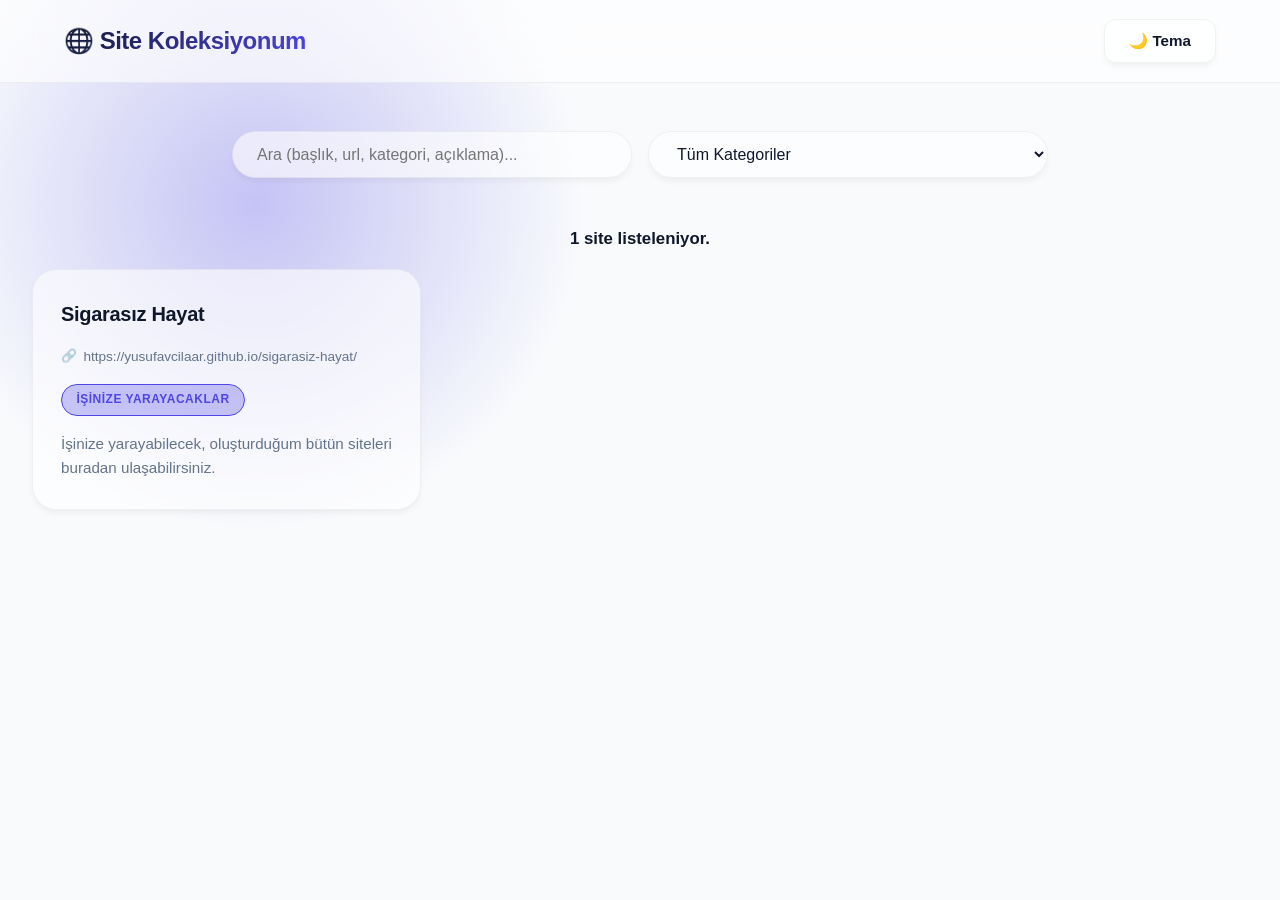
==== index.html @ c576f5ad "Update index.html" ====
<!DOCTYPE html>
<html lang="tr">
<head>
<link rel="shortcut icon" type="image/x-icon" href="favicon.ico">
<meta charset="UTF-8">
<meta name="viewport" content="width=device-width, initial-scale=1.0">
<meta name="referrer" content="strict-origin-when-cross-origin">
<meta http-equiv="Content-Security-Policy"
      content="default-src 'self';
               script-src 'self';
               style-src 'self' 'unsafe-inline';
               img-src 'self' https: data:;
               connect-src 'self';
               base-uri 'self';
               form-action 'self';">
<title>Site Koleksiyonum</title>
<link rel="stylesheet" href="style.css">
</head>
<body>
<header>
  <h1>🌐 Site Koleksiyonum</h1>
  <button id="themeToggle" class="secondary" type="button">🌙 Tema</button>
</header>
<main>
  <div class="controls">
    <input type="search" id="search" placeholder="Ara (başlık, url, kategori, açıklama)...">
    <select id="categoryFilter"><option value="">Tüm Kategoriler</option></select>
  </div>

  <p id="status" class="status"></p>
  <section id="siteList" class="grid"></section>
</main>
<script src="public.js"></script>
</body>
</html>
---- style.css ----
@import url('https://fonts.googleapis.com/css2?family=Outfit:wght@300;400;500;600;700;800&display=swap');

:root {
  --bg: #f8fafc;
  --surface: rgba(255, 255, 255, 0.6);
  --surface-hover: rgba(255, 255, 255, 0.9);
  --text-main: #0f172a;
  --text-muted: #64748b;
  --primary: #4f46e5;
  --primary-glow: rgba(79, 70, 229, 0.3);
  --border: rgba(0, 0, 0, 0.05);
  --danger: #ef4444;
  --shadow-sm: 0 4px 6px -1px rgba(0, 0, 0, 0.05);
  --shadow-lg: 0 20px 40px -5px rgba(0, 0, 0, 0.1);
}

body.dark {
  --bg: #050505;
  --surface: rgba(20, 20, 25, 0.6);
  --surface-hover: rgba(30, 30, 40, 0.9);
  --text-main: #f8fafc;
  --text-muted: #94a3b8;
  --primary: #6366f1;
  --primary-glow: rgba(99, 102, 241, 0.4);
  --border: rgba(255, 255, 255, 0.08);
  --shadow-sm: 0 4px 10px rgba(0, 0, 0, 0.5);
  --shadow-lg: 0 25px 50px -12px rgba(0, 0, 0, 0.8);
}

* { box-sizing: border-box; margin: 0; padding: 0; }

body {
  font-family: 'Outfit', sans-serif;
  background-color: var(--bg);
  color: var(--text-main);
  min-height: 100vh;
  line-height: 1.6;
  overflow-x: hidden;
  transition: background 0.5s ease, color 0.5s ease;
  position: relative;
}

/* Işık Hüzmeleri (Aurora Effect) */
body::before {
  content: '';
  position: fixed;
  top: -20%; left: -10%;
  width: 60vw; height: 60vw;
  background: radial-gradient(circle, var(--primary-glow) 0%, transparent 60%);
  z-index: -1;
  animation: pulse 10s infinite alternate;
  pointer-events: none;
}
body.dark::before {
  background: radial-gradient(circle, rgba(99, 102, 241, 0.15) 0%, transparent 60%);
}

@keyframes pulse {
  0% { transform: scale(1) translate(0, 0); opacity: 0.5; }
  100% { transform: scale(1.2) translate(10%, 10%); opacity: 1; }
}

/* Header */
header {
  display: flex;
  justify-content: space-between;
  align-items: center;
  padding: 1.2rem 4rem;
  background: var(--surface);
  backdrop-filter: blur(24px);
  -webkit-backdrop-filter: blur(24px);
  border-bottom: 1px solid var(--border);
  position: sticky;
  top: 0;
  z-index: 100;
}

header h1 {
  font-size: 1.5rem;
  font-weight: 800;
  letter-spacing: -0.5px;
  background: linear-gradient(135deg, var(--text-main), var(--primary));
  -webkit-background-clip: text;
  -webkit-text-fill-color: transparent;
}

main {
  max-width: 1300px;
  margin: 0 auto;
  padding: 3rem 2rem 5rem;
}

/* Hero Alanı */
.hero {
  text-align: center;
  margin: 2rem 0 4rem;
  animation: slideDown 0.8s cubic-bezier(0.16, 1, 0.3, 1);
}
.hero h2 {
  font-size: 3.5rem;
  font-weight: 800;
  letter-spacing: -1.5px;
  margin-bottom: 1rem;
  line-height: 1.1;
}
.hero p {
  font-size: 1.2rem;
  color: var(--text-muted);
  max-width: 600px;
  margin: 0 auto;
}

/* Butonlar */
button {
  cursor: pointer;
  border: none;
  background: var(--primary);
  color: white;
  padding: 0.75rem 1.5rem;
  border-radius: 12px;
  font-weight: 600;
  font-size: 0.95rem;
  font-family: inherit;
  transition: all 0.3s cubic-bezier(0.16, 1, 0.3, 1);
  box-shadow: 0 4px 14px var(--primary-glow);
  display: inline-flex;
  align-items: center;
  justify-content: center;
  gap: 0.5rem;
}
button:hover {
  transform: translateY(-3px);
  box-shadow: 0 8px 25px var(--primary-glow);
  filter: brightness(1.1);
}
button.secondary { 
  background: var(--surface); 
  color: var(--text-main); 
  border: 1px solid var(--border);
  box-shadow: var(--shadow-sm);
}
button.secondary:hover { background: var(--surface-hover); }
button.danger { background: var(--danger); box-shadow: 0 4px 14px rgba(239, 68, 68, 0.3); }

/* Form ve Inputlar */
input, textarea, select {
  width: 100%;
  padding: 1rem 1.2rem;
  border-radius: 14px;
  border: 1px solid var(--border);
  background: var(--surface);
  color: var(--text-main);
  font-size: 1rem;
  font-family: inherit;
  transition: all 0.3s ease;
  backdrop-filter: blur(10px);
}
input:focus, textarea:focus, select:focus {
  outline: none;
  border-color: var(--primary);
  background: var(--surface-hover);
  box-shadow: 0 0 0 4px var(--primary-glow);
}

form {
  display: grid;
  grid-template-columns: 1fr 1fr;
  gap: 1.2rem;
  background: var(--surface);
  padding: 2.5rem;
  border-radius: 24px;
  border: 1px solid var(--border);
  box-shadow: var(--shadow-lg);
  margin-bottom: 3rem;
  backdrop-filter: blur(20px);
}
form textarea { grid-column: 1 / -1; min-height: 120px; resize: vertical; }
form .actions { grid-column: 1 / -1; display: flex; gap: 1rem; margin-top: 0.5rem; }

/* Arama ve Filtreleme */
.controls {
  display: flex;
  gap: 1rem;
  margin-bottom: 3rem;
  flex-wrap: wrap;
  justify-content: center;
}
.controls input, .controls select {
  max-width: 400px;
  background: var(--surface);
  box-shadow: var(--shadow-sm);
  border-radius: 100px; /* Daha yuvarlak, modern arama çubuğu */
  padding: 0.8rem 1.5rem;
}

/* Grid ve Kartlar */
.grid {
  display: grid;
  grid-template-columns: repeat(auto-fill, minmax(320px, 1fr));
  gap: 1.5rem;
}

.card {
  background: var(--surface);
  border: 1px solid var(--border);
  border-radius: 24px;
  padding: 1.75rem;
  display: flex;
  flex-direction: column;
  gap: 1rem;
  box-shadow: var(--shadow-sm);
  backdrop-filter: blur(20px);
  -webkit-backdrop-filter: blur(20px);
  transition: all 0.4s cubic-bezier(0.16, 1, 0.3, 1);
  animation: slideUp 0.6s cubic-bezier(0.16, 1, 0.3, 1) backwards;
  position: relative;
  overflow: hidden;
}

/* Kart Hover Efekti */
.card:hover {
  transform: translateY(-8px);
  background: var(--surface-hover);
  box-shadow: var(--shadow-lg), 0 0 0 1px var(--primary); /* Neon kenarlık */
}

.card-header { display: flex; align-items: center; gap: 1rem; }
.favicon {
  width: 48px; height: 48px; border-radius: 14px;
  background: rgba(255,255,255,0.1); padding: 4px;
  box-shadow: 0 4px 12px rgba(0,0,0,0.1);
  transition: transform 0.3s ease;
}
.card:hover .favicon { transform: scale(1.1) rotate(5deg); }

.card h3 { font-size: 1.25rem; font-weight: 700; letter-spacing: -0.3px; }
.card a { color: var(--text-main); text-decoration: none; transition: color 0.2s; }
.card a:hover { color: var(--primary); }

.url { 
  font-size: 0.85rem; color: var(--text-muted); 
  word-break: break-all; 
  display: flex; align-items: center; gap: 0.4rem;
}
.url::before { content: '🔗'; font-size: 0.8rem; opacity: 0.6;}

.badge {
  align-self: flex-start;
  background: var(--primary-glow);
  color: var(--primary);
  font-size: 0.75rem; font-weight: 700;
  padding: 0.35rem 0.9rem; border-radius: 999px;
  border: 1px solid var(--primary);
  letter-spacing: 0.5px;
  text-transform: uppercase;
}
body.dark .badge { color: white; background: rgba(99, 102, 241, 0.2); }

.desc { font-size: 0.95rem; color: var(--text-muted); flex-grow: 1; }

.card .actions {
  margin-top: auto; display: flex; gap: 0.75rem;
  padding-top: 1.25rem; border-top: 1px solid var(--border);
}
.card .actions button { flex: 1; padding: 0.6rem; font-size: 0.85rem; border-radius: 10px; }

/* Boş Durum */
.empty-state {
  grid-column: 1 / -1;
  text-align: center;
  padding: 6rem 2rem;
  background: var(--surface);
  border-radius: 24px;
  border: 1px dashed var(--border);
  backdrop-filter: blur(20px);
}
.empty-state h3 { font-size: 1.8rem; font-weight: 700; margin-bottom: 0.5rem; }
.empty-state p { color: var(--text-muted); font-size: 1.1rem; }

/* Animasyonlar */
@keyframes slideUp {
  from { opacity: 0; transform: translateY(30px) scale(0.98); }
  to { opacity: 1; transform: translateY(0) scale(1); }
}
@keyframes slideDown {
  from { opacity: 0; transform: translateY(-30px); }
  to { opacity: 1; transform: translateY(0); }
}

/* Admin Login Kutusu */
.login-box {
  max-width: 450px; margin: 6rem auto; background: var(--surface);
  padding: 3rem; border-radius: 32px; border: 1px solid var(--border);
  box-shadow: var(--shadow-lg); backdrop-filter: blur(24px);
  display: flex; flex-direction: column; gap: 1.5rem; text-align: center;
  animation: slideUp 0.6s cubic-bezier(0.16, 1, 0.3, 1);
}
.login-box h2 { font-size: 2rem; font-weight: 800; letter-spacing: -0.5px; }
.login-box input { text-align: center; font-family: monospace; font-size: 1rem; padding: 1rem; }

.status { text-align: center; font-weight: 600; margin: 1rem 0; font-size: 1.05rem; }
.status.success { color: #10b981; }
.status.error { color: var(--danger); }

/* Scrollbar (Kaydırma Çubuğu) Estetiği */
::-webkit-scrollbar { width: 10px; }
::-webkit-scrollbar-track { background: var(--bg); }
::-webkit-scrollbar-thumb { background: var(--border); border-radius: 10px; }
::-webkit-scrollbar-thumb:hover { background: var(--text-muted); }

@media (max-width: 768px) {
  header { padding: 1rem 1.5rem; }
  main { padding: 1.5rem 1rem; }
  form { grid-template-columns: 1fr; padding: 1.5rem; }
  .hero h2 { font-size: 2.5rem; }
}
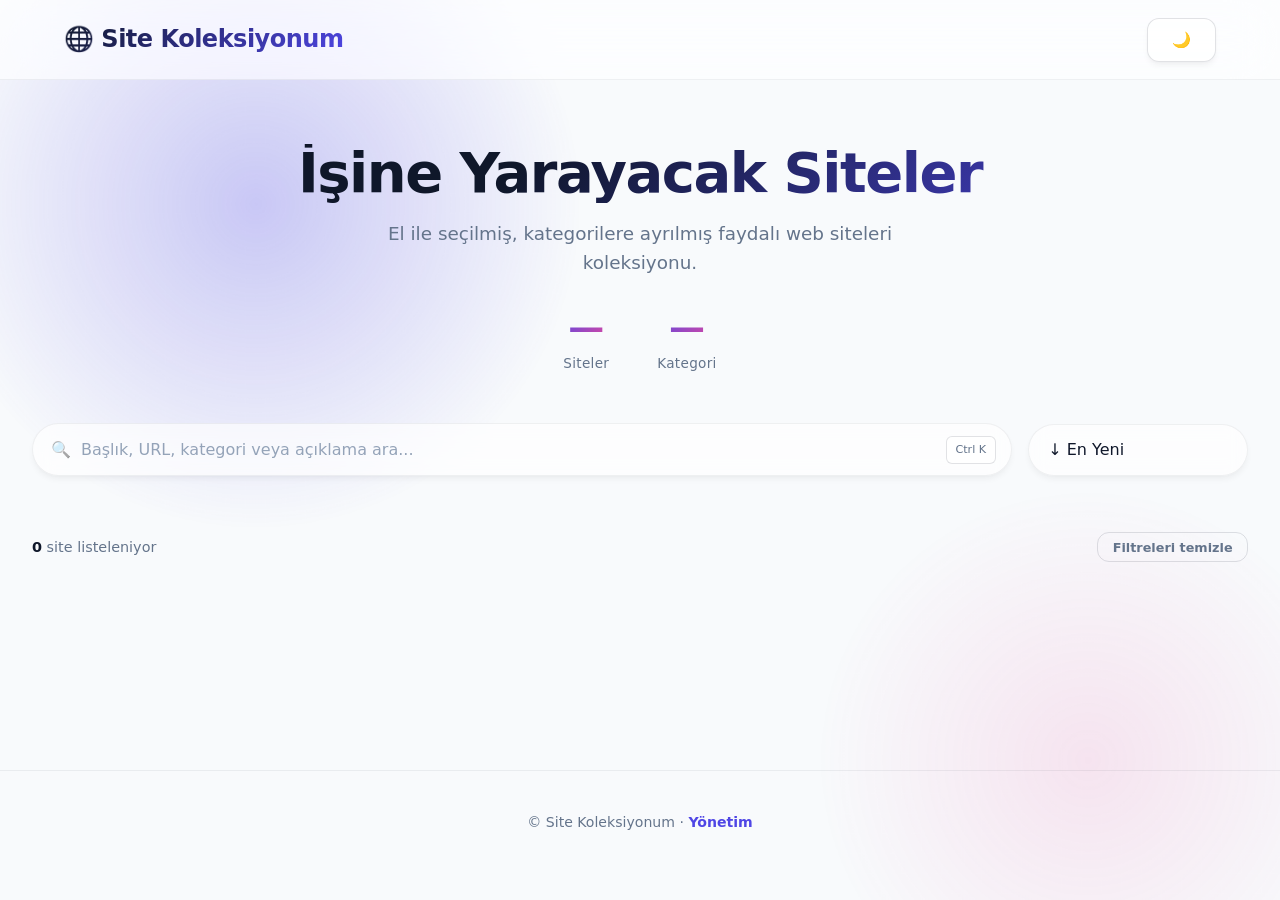
==== commit bcaced44: "Update index.html" ====
--- a/index.html
+++ b/index.html
@@ -5,6 +5,7 @@
 <meta charset="UTF-8">
 <meta name="viewport" content="width=device-width, initial-scale=1.0">
 <meta name="referrer" content="strict-origin-when-cross-origin">
+<meta name="theme-color" content="#4f46e5">
 <meta http-equiv="Content-Security-Policy"
       content="default-src 'self';
                script-src 'self';
@@ -13,23 +14,58 @@
                connect-src 'self';
                base-uri 'self';
                form-action 'self';">
-<title>Site Koleksiyonum</title>
+<title>Site Koleksiyonum — Keşfet</title>
 <link rel="stylesheet" href="style.css">
 </head>
 <body>
 <header>
   <h1>🌐 Site Koleksiyonum</h1>
-  <button id="themeToggle" class="secondary" type="button">🌙 Tema</button>
+  <div class="header-actions">
+    <button id="themeToggle" class="secondary" type="button" aria-label="Tema değiştir">🌙</button>
+  </div>
 </header>
+
 <main>
-  <div class="controls">
-    <input type="search" id="search" placeholder="Ara (başlık, url, kategori, açıklama)...">
-    <select id="categoryFilter"><option value="">Tüm Kategoriler</option></select>
+  <section class="hero">
+    <h2>İşine Yarayacak Siteler</h2>
+    <p>El ile seçilmiş, kategorilere ayrılmış faydalı web siteleri koleksiyonu.</p>
+    <div class="hero-stats">
+      <div class="stat"><strong id="statTotal">—</strong><span>Siteler</span></div>
+      <div class="stat"><strong id="statCategories">—</strong><span>Kategori</span></div>
+    </div>
+  </section>
+
+  <div class="toolbar">
+    <div class="search-wrapper">
+      <input type="search" id="search" placeholder="Başlık, URL, kategori veya açıklama ara..." aria-label="Ara">
+      <kbd>Ctrl K</kbd>
+    </div>
+    <select id="sortBy" aria-label="Sıralama">
+      <option value="date-desc">↓ En Yeni</option>
+      <option value="date-asc">↑ En Eski</option>
+      <option value="title-asc">A → Z</option>
+      <option value="title-desc">Z → A</option>
+    </select>
+  </div>
+
+  <div class="chips" id="categoryChips"></div>
+
+  <div class="result-info">
+    <span><strong id="resultCount">0</strong> site listeleniyor</span>
+    <button id="clearFilters" class="secondary" type="button" hidden>Filtreleri temizle</button>
   </div>
 
   <p id="status" class="status"></p>
-  <section id="siteList" class="grid"></section>
+  <section id="siteList" class="grid" aria-live="polite"></section>
 </main>
+
+<footer>
+  <p>© <span id="year"></span> Site Koleksiyonum · <a href="admin.html">Yönetim</a></p>
+</footer>
+
+<button id="backToTop" class="back-to-top" type="button" aria-label="Yukarı çık">↑</button>
+<div class="toast-container" id="toastContainer" aria-live="polite"></div>
+
 <script src="public.js"></script>
 </body>
 </html>
--- a/style.css
+++ b/style.css
@@ -1,46 +1,111 @@
 @import url('https://fonts.googleapis.com/css2?family=Outfit:wght@300;400;500;600;700;800&display=swap');
 
+/* ============================================
+   DESIGN TOKENS
+   ============================================ */
 :root {
   --bg: #f8fafc;
-  --surface: rgba(255, 255, 255, 0.6);
-  --surface-hover: rgba(255, 255, 255, 0.9);
+  --bg-elevated: #ffffff;
+  --surface: rgba(255, 255, 255, 0.65);
+  --surface-hover: rgba(255, 255, 255, 0.92);
   --text-main: #0f172a;
   --text-muted: #64748b;
+  --text-subtle: #94a3b8;
+
   --primary: #4f46e5;
-  --primary-glow: rgba(79, 70, 229, 0.3);
-  --border: rgba(0, 0, 0, 0.05);
+  --primary-hover: #4338ca;
+  --primary-glow: rgba(79, 70, 229, 0.28);
+  --primary-soft: rgba(79, 70, 229, 0.1);
+
+  --success: #10b981;
+  --warning: #f59e0b;
   --danger: #ef4444;
-  --shadow-sm: 0 4px 6px -1px rgba(0, 0, 0, 0.05);
-  --shadow-lg: 0 20px 40px -5px rgba(0, 0, 0, 0.1);
+  --danger-glow: rgba(239, 68, 68, 0.3);
+
+  --border: rgba(15, 23, 42, 0.06);
+  --border-strong: rgba(15, 23, 42, 0.12);
+
+  --shadow-xs: 0 1px 2px rgba(0, 0, 0, 0.04);
+  --shadow-sm: 0 4px 6px -1px rgba(0, 0, 0, 0.05), 0 2px 4px -2px rgba(0, 0, 0, 0.03);
+  --shadow-md: 0 10px 20px -5px rgba(0, 0, 0, 0.08), 0 4px 8px -4px rgba(0, 0, 0, 0.04);
+  --shadow-lg: 0 20px 40px -10px rgba(0, 0, 0, 0.12), 0 8px 16px -8px rgba(0, 0, 0, 0.06);
+
+  --radius-sm: 8px;
+  --radius-md: 12px;
+  --radius-lg: 20px;
+  --radius-xl: 24px;
+  --radius-full: 999px;
+
+  --ease-out: cubic-bezier(0.16, 1, 0.3, 1);
+  --ease-spring: cubic-bezier(0.34, 1.56, 0.64, 1);
+  --duration-fast: 150ms;
+  --duration-base: 300ms;
+  --duration-slow: 500ms;
 }
 
 body.dark {
-  --bg: #050505;
-  --surface: rgba(20, 20, 25, 0.6);
-  --surface-hover: rgba(30, 30, 40, 0.9);
+  --bg: #060608;
+  --bg-elevated: #0f0f13;
+  --surface: rgba(20, 20, 26, 0.7);
+  --surface-hover: rgba(30, 30, 40, 0.95);
   --text-main: #f8fafc;
   --text-muted: #94a3b8;
+  --text-subtle: #64748b;
   --primary: #6366f1;
-  --primary-glow: rgba(99, 102, 241, 0.4);
-  --border: rgba(255, 255, 255, 0.08);
-  --shadow-sm: 0 4px 10px rgba(0, 0, 0, 0.5);
-  --shadow-lg: 0 25px 50px -12px rgba(0, 0, 0, 0.8);
-}
-
-* { box-sizing: border-box; margin: 0; padding: 0; }
+  --primary-hover: #818cf8;
+  --primary-glow: rgba(99, 102, 241, 0.35);
+  --primary-soft: rgba(99, 102, 241, 0.15);
+  --border: rgba(255, 255, 255, 0.07);
+  --border-strong: rgba(255, 255, 255, 0.14);
+  --shadow-sm: 0 4px 10px rgba(0, 0, 0, 0.4);
+  --shadow-md: 0 10px 25px rgba(0, 0, 0, 0.5);
+  --shadow-lg: 0 25px 50px -12px rgba(0, 0, 0, 0.7);
+}
+
+/* Sistem tercihi fallback (JS yüklenene kadar) */
+@media (prefers-color-scheme: dark) {
+  body:not(.light):not(.dark) {
+    --bg: #060608;
+    --bg-elevated: #0f0f13;
+    --surface: rgba(20, 20, 26, 0.7);
+    --surface-hover: rgba(30, 30, 40, 0.95);
+    --text-main: #f8fafc;
+    --text-muted: #94a3b8;
+    --text-subtle: #64748b;
+    --primary: #6366f1;
+    --primary-glow: rgba(99, 102, 241, 0.35);
+    --primary-soft: rgba(99, 102, 241, 0.15);
+    --border: rgba(255, 255, 255, 0.07);
+    --border-strong: rgba(255, 255, 255, 0.14);
+    --shadow-sm: 0 4px 10px rgba(0, 0, 0, 0.4);
+    --shadow-md: 0 10px 25px rgba(0, 0, 0, 0.5);
+    --shadow-lg: 0 25px 50px -12px rgba(0, 0, 0, 0.7);
+  }
+}
+
+/* ============================================
+   RESET & BASE
+   ============================================ */
+*, *::before, *::after { box-sizing: border-box; margin: 0; padding: 0; }
+
+html { scroll-behavior: smooth; -webkit-text-size-adjust: 100%; }
 
 body {
-  font-family: 'Outfit', sans-serif;
+  font-family: 'Outfit', system-ui, -apple-system, sans-serif;
   background-color: var(--bg);
   color: var(--text-main);
   min-height: 100vh;
   line-height: 1.6;
   overflow-x: hidden;
-  transition: background 0.5s ease, color 0.5s ease;
+  transition: background var(--duration-slow) ease, color var(--duration-slow) ease;
   position: relative;
-}
-
-/* Işık Hüzmeleri (Aurora Effect) */
+  -webkit-font-smoothing: antialiased;
+  -moz-osx-font-smoothing: grayscale;
+}
+
+::selection { background: var(--primary); color: white; }
+
+/* Aurora efektleri */
 body::before {
   content: '';
   position: fixed;
@@ -48,40 +113,81 @@
   width: 60vw; height: 60vw;
   background: radial-gradient(circle, var(--primary-glow) 0%, transparent 60%);
   z-index: -1;
-  animation: pulse 10s infinite alternate;
+  animation: aurora-pulse 12s infinite alternate ease-in-out;
   pointer-events: none;
-}
-body.dark::before {
-  background: radial-gradient(circle, rgba(99, 102, 241, 0.15) 0%, transparent 60%);
-}
-
-@keyframes pulse {
+  will-change: transform;
+}
+body::after {
+  content: '';
+  position: fixed;
+  bottom: -20%; right: -10%;
+  width: 50vw; height: 50vw;
+  background: radial-gradient(circle, rgba(236, 72, 153, 0.12) 0%, transparent 60%);
+  z-index: -1;
+  animation: aurora-pulse 15s infinite alternate-reverse ease-in-out;
+  pointer-events: none;
+  will-change: transform;
+}
+@keyframes aurora-pulse {
   0% { transform: scale(1) translate(0, 0); opacity: 0.5; }
-  100% { transform: scale(1.2) translate(10%, 10%); opacity: 1; }
-}
-
-/* Header */
+  100% { transform: scale(1.3) translate(8%, 8%); opacity: 1; }
+}
+
+/* ============================================
+   ERİŞİLEBİLİRLİK
+   ============================================ */
+:focus-visible {
+  outline: 2px solid var(--primary);
+  outline-offset: 3px;
+  border-radius: var(--radius-sm);
+}
+.sr-only {
+  position: absolute;
+  width: 1px; height: 1px;
+  padding: 0; margin: -1px;
+  overflow: hidden;
+  clip: rect(0, 0, 0, 0);
+  white-space: nowrap;
+  border: 0;
+}
+@media (prefers-reduced-motion: reduce) {
+  *, *::before, *::after {
+    animation-duration: 0.01ms !important;
+    animation-iteration-count: 1 !important;
+    transition-duration: 0.01ms !important;
+    scroll-behavior: auto !important;
+  }
+}
+
+/* ============================================
+   HEADER
+   ============================================ */
 header {
   display: flex;
   justify-content: space-between;
   align-items: center;
-  padding: 1.2rem 4rem;
-  background: var(--surface);
-  backdrop-filter: blur(24px);
-  -webkit-backdrop-filter: blur(24px);
+  padding: 1.1rem 4rem;
+  background: var(--surface);
+  backdrop-filter: blur(24px) saturate(180%);
+  -webkit-backdrop-filter: blur(24px) saturate(180%);
   border-bottom: 1px solid var(--border);
   position: sticky;
   top: 0;
   z-index: 100;
 }
-
 header h1 {
   font-size: 1.5rem;
   font-weight: 800;
   letter-spacing: -0.5px;
-  background: linear-gradient(135deg, var(--text-main), var(--primary));
+  background: linear-gradient(135deg, var(--text-main) 0%, var(--primary) 100%);
   -webkit-background-clip: text;
+  background-clip: text;
   -webkit-text-fill-color: transparent;
+}
+.header-actions {
+  display: flex;
+  gap: 0.75rem;
+  align-items: center;
 }
 
 main {
@@ -90,76 +196,154 @@
   padding: 3rem 2rem 5rem;
 }
 
-/* Hero Alanı */
+/* ============================================
+   HERO + STATS
+   ============================================ */
 .hero {
   text-align: center;
-  margin: 2rem 0 4rem;
-  animation: slideDown 0.8s cubic-bezier(0.16, 1, 0.3, 1);
+  margin: 1rem 0 3rem;
+  animation: slideDown 0.8s var(--ease-out);
 }
 .hero h2 {
-  font-size: 3.5rem;
+  font-size: clamp(2.25rem, 5vw, 3.5rem);
   font-weight: 800;
   letter-spacing: -1.5px;
   margin-bottom: 1rem;
-  line-height: 1.1;
+  line-height: 1.05;
+  background: linear-gradient(135deg, var(--text-main) 40%, var(--primary) 100%);
+  -webkit-background-clip: text;
+  background-clip: text;
+  -webkit-text-fill-color: transparent;
 }
 .hero p {
-  font-size: 1.2rem;
+  font-size: clamp(1rem, 1.5vw, 1.15rem);
   color: var(--text-muted);
-  max-width: 600px;
-  margin: 0 auto;
-}
-
-/* Butonlar */
+  max-width: 560px;
+  margin: 0 auto 2rem;
+}
+.hero-stats {
+  display: flex;
+  justify-content: center;
+  gap: 3rem;
+  flex-wrap: wrap;
+}
+.stat {
+  text-align: center;
+}
+.stat strong {
+  display: block;
+  font-size: 2.25rem;
+  font-weight: 800;
+  line-height: 1;
+  margin-bottom: 0.25rem;
+  background: linear-gradient(135deg, var(--primary), #ec4899);
+  -webkit-background-clip: text;
+  background-clip: text;
+  -webkit-text-fill-color: transparent;
+}
+.stat span {
+  color: var(--text-muted);
+  font-size: 0.85rem;
+  font-weight: 500;
+  letter-spacing: 0.3px;
+}
+
+/* ============================================
+   BUTONLAR
+   ============================================ */
 button {
   cursor: pointer;
   border: none;
   background: var(--primary);
   color: white;
   padding: 0.75rem 1.5rem;
-  border-radius: 12px;
+  border-radius: var(--radius-md);
   font-weight: 600;
   font-size: 0.95rem;
   font-family: inherit;
-  transition: all 0.3s cubic-bezier(0.16, 1, 0.3, 1);
+  transition: all var(--duration-base) var(--ease-out);
   box-shadow: 0 4px 14px var(--primary-glow);
   display: inline-flex;
   align-items: center;
   justify-content: center;
   gap: 0.5rem;
-}
+  position: relative;
+  overflow: hidden;
+  user-select: none;
+  -webkit-tap-highlight-color: transparent;
+}
+button::before {
+  content: '';
+  position: absolute;
+  inset: 0;
+  background: linear-gradient(120deg, transparent 40%, rgba(255,255,255,0.25) 50%, transparent 60%);
+  transform: translateX(-100%);
+  transition: transform 0.6s ease;
+  pointer-events: none;
+}
+button:hover::before { transform: translateX(100%); }
 button:hover {
-  transform: translateY(-3px);
-  box-shadow: 0 8px 25px var(--primary-glow);
-  filter: brightness(1.1);
-}
-button.secondary { 
-  background: var(--surface); 
-  color: var(--text-main); 
-  border: 1px solid var(--border);
+  transform: translateY(-2px);
+  box-shadow: 0 10px 28px var(--primary-glow);
+  filter: brightness(1.08);
+}
+button:active {
+  transform: translateY(0) scale(0.98);
+  box-shadow: 0 2px 8px var(--primary-glow);
+  transition-duration: var(--duration-fast);
+}
+button:disabled {
+  opacity: 0.5;
+  cursor: not-allowed;
+  transform: none;
+  filter: grayscale(0.3);
+}
+button.secondary {
+  background: var(--surface);
+  color: var(--text-main);
+  border: 1px solid var(--border-strong);
   box-shadow: var(--shadow-sm);
 }
-button.secondary:hover { background: var(--surface-hover); }
-button.danger { background: var(--danger); box-shadow: 0 4px 14px rgba(239, 68, 68, 0.3); }
-
-/* Form ve Inputlar */
+button.secondary:hover { background: var(--surface-hover); border-color: var(--primary); }
+button.danger { background: var(--danger); box-shadow: 0 4px 14px var(--danger-glow); }
+button.danger:hover { box-shadow: 0 10px 28px var(--danger-glow); }
+
+/* ============================================
+   FORM & INPUTLAR
+   ============================================ */
 input, textarea, select {
   width: 100%;
   padding: 1rem 1.2rem;
-  border-radius: 14px;
-  border: 1px solid var(--border);
+  border-radius: var(--radius-md);
+  border: 1px solid var(--border-strong);
   background: var(--surface);
   color: var(--text-main);
   font-size: 1rem;
   font-family: inherit;
-  transition: all 0.3s ease;
+  transition: border-color var(--duration-base) ease, background var(--duration-base) ease, box-shadow var(--duration-base) ease;
   backdrop-filter: blur(10px);
-}
+  -webkit-backdrop-filter: blur(10px);
+}
+input::placeholder, textarea::placeholder {
+  color: var(--text-subtle);
+  transition: color var(--duration-base) ease;
+}
+input:focus::placeholder { color: transparent; }
 input:focus, textarea:focus, select:focus {
   outline: none;
   border-color: var(--primary);
   background: var(--surface-hover);
-  box-shadow: 0 0 0 4px var(--primary-glow);
+  box-shadow: 0 0 0 4px var(--primary-soft);
+}
+input:invalid:not(:placeholder-shown) { border-color: var(--danger); }
+textarea { min-height: 110px; resize: vertical; line-height: 1.6; }
+select {
+  cursor: pointer;
+  appearance: none;
+  background-image: url("data:image/svg+xml,%3Csvg xmlns='http://www.w3.org/2000/svg' width='12' height='8' viewBox='0 0 12 8'%3E%3Cpath fill='%2364748b' d='M6 8L0 0h12z'/%3E%3C/svg%3E");
+  background-repeat: no-repeat;
+  background-position: right 1.2rem center;
+  padding-right: 2.8rem;
 }
 
 form {
@@ -168,116 +352,544 @@
   gap: 1.2rem;
   background: var(--surface);
   padding: 2.5rem;
-  border-radius: 24px;
+  border-radius: var(--radius-xl);
   border: 1px solid var(--border);
   box-shadow: var(--shadow-lg);
-  margin-bottom: 3rem;
-  backdrop-filter: blur(20px);
-}
-form textarea { grid-column: 1 / -1; min-height: 120px; resize: vertical; }
-form .actions { grid-column: 1 / -1; display: flex; gap: 1rem; margin-top: 0.5rem; }
-
-/* Arama ve Filtreleme */
-.controls {
+  margin-bottom: 2rem;
+  backdrop-filter: blur(20px) saturate(150%);
+  -webkit-backdrop-filter: blur(20px) saturate(150%);
+  position: relative;
+}
+form::before {
+  content: '';
+  position: absolute;
+  top: 0; left: 10%; right: 10%;
+  height: 2px;
+  background: linear-gradient(90deg, transparent, var(--primary), transparent);
+  border-radius: var(--radius-full);
+  opacity: 0.6;
+}
+form textarea { grid-column: 1 / -1; }
+form .actions {
+  grid-column: 1 / -1;
   display: flex;
   gap: 1rem;
-  margin-bottom: 3rem;
+  margin-top: 0.5rem;
+}
+
+/* ============================================
+   TOOLBAR / SEARCH / CHIPS
+   ============================================ */
+.toolbar {
+  display: flex;
+  gap: 1rem;
+  margin-bottom: 1.5rem;
   flex-wrap: wrap;
-  justify-content: center;
-}
-.controls input, .controls select {
-  max-width: 400px;
+  align-items: center;
+}
+.search-wrapper {
+  position: relative;
+  flex: 1;
+  min-width: 260px;
+}
+.search-wrapper input {
+  padding-left: 3rem;
+  border-radius: var(--radius-full);
   background: var(--surface);
   box-shadow: var(--shadow-sm);
-  border-radius: 100px; /* Daha yuvarlak, modern arama çubuğu */
-  padding: 0.8rem 1.5rem;
-}
-
-/* Grid ve Kartlar */
+  border-color: var(--border);
+}
+.search-wrapper::before {
+  content: '🔍';
+  position: absolute;
+  left: 1.2rem;
+  top: 50%;
+  transform: translateY(-50%);
+  font-size: 1rem;
+  opacity: 0.55;
+  pointer-events: none;
+  z-index: 1;
+}
+.search-wrapper kbd {
+  position: absolute;
+  right: 1rem;
+  top: 50%;
+  transform: translateY(-50%);
+  font-family: inherit;
+  font-size: 0.7rem;
+  padding: 0.25rem 0.55rem;
+  border-radius: 6px;
+  background: var(--bg-elevated);
+  border: 1px solid var(--border-strong);
+  color: var(--text-muted);
+  pointer-events: none;
+  transition: opacity var(--duration-fast) ease;
+}
+.search-wrapper input:focus + kbd { opacity: 0; }
+
+.toolbar select {
+  max-width: 220px;
+  border-radius: var(--radius-full);
+  padding: 0.95rem 2.6rem 0.95rem 1.2rem;
+  background: var(--surface);
+  box-shadow: var(--shadow-sm);
+  border-color: var(--border);
+}
+
+/* Chips */
+.chips {
+  display: flex;
+  gap: 0.5rem;
+  overflow-x: auto;
+  padding-bottom: 0.5rem;
+  margin-bottom: 1.5rem;
+  scrollbar-width: thin;
+}
+.chips::-webkit-scrollbar { height: 4px; }
+.chips::-webkit-scrollbar-thumb { background: var(--border-strong); border-radius: 4px; }
+.chip {
+  padding: 0.5rem 1rem;
+  border-radius: var(--radius-full);
+  background: var(--surface);
+  border: 1px solid var(--border-strong);
+  color: var(--text-muted);
+  font-size: 0.85rem;
+  font-weight: 600;
+  cursor: pointer;
+  white-space: nowrap;
+  transition: all var(--duration-base) var(--ease-out);
+  user-select: none;
+}
+.chip:hover { border-color: var(--primary); color: var(--primary); transform: translateY(-1px); }
+.chip.active {
+  background: var(--primary);
+  color: white;
+  border-color: var(--primary);
+  box-shadow: 0 4px 14px var(--primary-glow);
+}
+
+/* Result info */
+.result-info {
+  display: flex;
+  justify-content: space-between;
+  align-items: center;
+  margin-bottom: 1.5rem;
+  font-size: 0.9rem;
+  color: var(--text-muted);
+  flex-wrap: wrap;
+  gap: 0.75rem;
+}
+.result-info strong { color: var(--text-main); font-weight: 700; }
+.result-info button {
+  padding: 0.4rem 0.9rem;
+  font-size: 0.8rem;
+  background: transparent;
+  color: var(--text-muted);
+  box-shadow: none;
+  border: 1px solid var(--border-strong);
+}
+.result-info button:hover { color: var(--text-main); border-color: var(--primary); }
+
+/* ============================================
+   GRID & KARTLAR
+   ============================================ */
 .grid {
   display: grid;
   grid-template-columns: repeat(auto-fill, minmax(320px, 1fr));
   gap: 1.5rem;
 }
-
 .card {
   background: var(--surface);
   border: 1px solid var(--border);
-  border-radius: 24px;
+  border-radius: var(--radius-xl);
   padding: 1.75rem;
   display: flex;
   flex-direction: column;
   gap: 1rem;
   box-shadow: var(--shadow-sm);
-  backdrop-filter: blur(20px);
-  -webkit-backdrop-filter: blur(20px);
-  transition: all 0.4s cubic-bezier(0.16, 1, 0.3, 1);
-  animation: slideUp 0.6s cubic-bezier(0.16, 1, 0.3, 1) backwards;
+  backdrop-filter: blur(20px) saturate(150%);
+  -webkit-backdrop-filter: blur(20px) saturate(150%);
+  transition: transform var(--duration-slow) var(--ease-out), background var(--duration-slow) ease, box-shadow var(--duration-slow) ease, border-color var(--duration-slow) ease;
+  animation: slideUp 0.6s var(--ease-out) backwards;
+  animation-delay: calc(var(--i, 0) * 40ms);
   position: relative;
   overflow: hidden;
 }
-
-/* Kart Hover Efekti */
+.card::before {
+  content: '';
+  position: absolute;
+  top: 0; left: 0; right: 0;
+  height: 3px;
+  background: linear-gradient(90deg, var(--primary), #ec4899, var(--primary));
+  background-size: 200% 100%;
+  opacity: 0;
+  transition: opacity var(--duration-base) ease;
+  animation: gradient-shift 3s linear infinite;
+}
+@keyframes gradient-shift {
+  0% { background-position: 0% 50%; }
+  100% { background-position: 200% 50%; }
+}
 .card:hover {
-  transform: translateY(-8px);
+  transform: translateY(-6px);
   background: var(--surface-hover);
-  box-shadow: var(--shadow-lg), 0 0 0 1px var(--primary); /* Neon kenarlık */
-}
+  border-color: transparent;
+  box-shadow: var(--shadow-lg), 0 0 0 1px var(--primary), 0 0 30px var(--primary-glow);
+}
+.card:hover::before { opacity: 1; }
 
 .card-header { display: flex; align-items: center; gap: 1rem; }
 .favicon {
-  width: 48px; height: 48px; border-radius: 14px;
-  background: rgba(255,255,255,0.1); padding: 4px;
-  box-shadow: 0 4px 12px rgba(0,0,0,0.1);
-  transition: transform 0.3s ease;
-}
-.card:hover .favicon { transform: scale(1.1) rotate(5deg); }
-
-.card h3 { font-size: 1.25rem; font-weight: 700; letter-spacing: -0.3px; }
-.card a { color: var(--text-main); text-decoration: none; transition: color 0.2s; }
+  width: 48px;
+  height: 48px;
+  border-radius: var(--radius-md);
+  background: var(--primary-soft);
+  padding: 4px;
+  box-shadow: var(--shadow-xs);
+  transition: transform var(--duration-base) var(--ease-spring);
+  object-fit: contain;
+  flex-shrink: 0;
+}
+.card:hover .favicon { transform: scale(1.1) rotate(-6deg); }
+
+.card h3 {
+  font-size: 1.2rem;
+  font-weight: 700;
+  letter-spacing: -0.3px;
+  line-height: 1.3;
+  flex: 1;
+  min-width: 0;
+  word-break: break-word;
+}
+.card a { color: var(--text-main); text-decoration: none; transition: color var(--duration-fast) ease; position: relative; }
+.card a::after {
+  content: '';
+  position: absolute;
+  left: 0; bottom: -2px;
+  width: 0; height: 2px;
+  background: var(--primary);
+  transition: width var(--duration-base) var(--ease-out);
+}
 .card a:hover { color: var(--primary); }
-
-.url { 
-  font-size: 0.85rem; color: var(--text-muted); 
-  word-break: break-all; 
-  display: flex; align-items: center; gap: 0.4rem;
-}
-.url::before { content: '🔗'; font-size: 0.8rem; opacity: 0.6;}
+.card a:hover::after { width: 100%; }
+
+.url {
+  font-size: 0.82rem;
+  color: var(--text-muted);
+  word-break: break-all;
+  display: flex;
+  align-items: center;
+  gap: 0.4rem;
+  font-family: ui-monospace, 'SF Mono', Monaco, monospace;
+}
+.url::before { content: '🔗'; font-size: 0.8rem; opacity: 0.6; flex-shrink: 0; }
 
 .badge {
   align-self: flex-start;
-  background: var(--primary-glow);
+  background: var(--primary-soft);
   color: var(--primary);
-  font-size: 0.75rem; font-weight: 700;
-  padding: 0.35rem 0.9rem; border-radius: 999px;
+  font-size: 0.7rem;
+  font-weight: 700;
+  padding: 0.35rem 0.85rem;
+  border-radius: var(--radius-full);
   border: 1px solid var(--primary);
   letter-spacing: 0.5px;
   text-transform: uppercase;
-}
-body.dark .badge { color: white; background: rgba(99, 102, 241, 0.2); }
-
-.desc { font-size: 0.95rem; color: var(--text-muted); flex-grow: 1; }
+  transition: transform var(--duration-base) var(--ease-spring);
+}
+.card:hover .badge { transform: translateY(-2px); }
+body.dark .badge { color: #a5b4fc; background: rgba(99, 102, 241, 0.15); border-color: rgba(99, 102, 241, 0.5); }
+
+.desc {
+  font-size: 0.92rem;
+  color: var(--text-muted);
+  flex-grow: 1;
+  line-height: 1.6;
+  display: -webkit-box;
+  -webkit-line-clamp: 3;
+  -webkit-box-orient: vertical;
+  overflow: hidden;
+}
 
 .card .actions {
-  margin-top: auto; display: flex; gap: 0.75rem;
-  padding-top: 1.25rem; border-top: 1px solid var(--border);
-}
-.card .actions button { flex: 1; padding: 0.6rem; font-size: 0.85rem; border-radius: 10px; }
-
-/* Boş Durum */
+  margin-top: auto;
+  display: flex;
+  gap: 0.75rem;
+  padding-top: 1.25rem;
+  border-top: 1px solid var(--border);
+}
+.card .actions button { flex: 1; padding: 0.6rem; font-size: 0.85rem; border-radius: var(--radius-sm); }
+
+/* Arama vurgusu */
+mark {
+  background: var(--primary-soft);
+  color: var(--primary);
+  padding: 0 2px;
+  border-radius: 3px;
+  font-weight: 700;
+}
+
+/* ============================================
+   BOŞ DURUM / SKELETON
+   ============================================ */
 .empty-state {
   grid-column: 1 / -1;
   text-align: center;
-  padding: 6rem 2rem;
-  background: var(--surface);
-  border-radius: 24px;
-  border: 1px dashed var(--border);
+  padding: 5rem 2rem;
+  background: var(--surface);
+  border-radius: var(--radius-xl);
+  border: 1px dashed var(--border-strong);
   backdrop-filter: blur(20px);
-}
-.empty-state h3 { font-size: 1.8rem; font-weight: 700; margin-bottom: 0.5rem; }
-.empty-state p { color: var(--text-muted); font-size: 1.1rem; }
-
-/* Animasyonlar */
+  -webkit-backdrop-filter: blur(20px);
+  animation: slideUp 0.6s var(--ease-out);
+}
+.empty-state .empty-icon {
+  font-size: 3.5rem;
+  margin-bottom: 1rem;
+  display: block;
+  opacity: 0.7;
+}
+.empty-state h3 {
+  font-size: 1.5rem;
+  font-weight: 700;
+  margin-bottom: 0.5rem;
+}
+.empty-state p { color: var(--text-muted); font-size: 1rem; }
+
+.skeleton {
+  border-radius: var(--radius-xl);
+  min-height: 220px;
+  background: linear-gradient(90deg, var(--surface) 0%, var(--surface-hover) 50%, var(--surface) 100%);
+  background-size: 200% 100%;
+  animation: shimmer 1.4s ease-in-out infinite;
+  border: 1px solid var(--border);
+}
+@keyframes shimmer {
+  0% { background-position: 200% 0; }
+  100% { background-position: -200% 0; }
+}
+
+/* ============================================
+   TOAST
+   ============================================ */
+.toast-container {
+  position: fixed;
+  bottom: 1.5rem;
+  left: 50%;
+  transform: translateX(-50%);
+  z-index: 9999;
+  display: flex;
+  flex-direction: column;
+  gap: 0.6rem;
+  pointer-events: none;
+  max-width: 90vw;
+}
+.toast {
+  background: var(--bg-elevated);
+  color: var(--text-main);
+  padding: 0.9rem 1.4rem;
+  border-radius: var(--radius-md);
+  border: 1px solid var(--border-strong);
+  box-shadow: var(--shadow-lg);
+  animation: toast-in 0.35s var(--ease-out);
+  display: flex;
+  align-items: center;
+  gap: 0.75rem;
+  font-weight: 500;
+  font-size: 0.92rem;
+  border-left: 4px solid var(--primary);
+  pointer-events: auto;
+  min-width: 220px;
+}
+.toast.success { border-left-color: var(--success); }
+.toast.error { border-left-color: var(--danger); }
+.toast.leaving { animation: toast-out 0.3s var(--ease-out) forwards; }
+@keyframes toast-in {
+  from { opacity: 0; transform: translateY(20px) scale(0.95); }
+  to { opacity: 1; transform: translateY(0) scale(1); }
+}
+@keyframes toast-out {
+  to { opacity: 0; transform: translateY(20px) scale(0.95); }
+}
+
+/* ============================================
+   MODAL
+   ============================================ */
+.modal-overlay {
+  position: fixed;
+  inset: 0;
+  background: rgba(0, 0, 0, 0.55);
+  backdrop-filter: blur(6px);
+  -webkit-backdrop-filter: blur(6px);
+  z-index: 9000;
+  display: flex;
+  align-items: center;
+  justify-content: center;
+  padding: 1rem;
+  animation: fadeIn 0.25s ease;
+}
+.modal-overlay[hidden] { display: none; }
+.modal {
+  background: var(--bg-elevated);
+  border-radius: var(--radius-xl);
+  padding: 2rem;
+  max-width: 420px;
+  width: 100%;
+  box-shadow: var(--shadow-lg);
+  border: 1px solid var(--border-strong);
+  animation: modal-in 0.3s var(--ease-out);
+}
+.modal h3 { font-size: 1.25rem; margin-bottom: 0.75rem; font-weight: 700; }
+.modal p { color: var(--text-muted); margin-bottom: 1.5rem; }
+.modal .modal-actions { display: flex; gap: 0.75rem; justify-content: flex-end; }
+@keyframes fadeIn { from { opacity: 0; } to { opacity: 1; } }
+@keyframes modal-in {
+  from { opacity: 0; transform: scale(0.95) translateY(10px); }
+  to { opacity: 1; transform: scale(1) translateY(0); }
+}
+
+/* ============================================
+   ADMIN
+   ============================================ */
+.login-box {
+  max-width: 450px;
+  margin: 5rem auto;
+  background: var(--surface);
+  padding: 3rem;
+  border-radius: 32px;
+  border: 1px solid var(--border);
+  box-shadow: var(--shadow-lg);
+  backdrop-filter: blur(24px) saturate(150%);
+  -webkit-backdrop-filter: blur(24px) saturate(150%);
+  display: flex;
+  flex-direction: column;
+  gap: 1.5rem;
+  text-align: center;
+  animation: slideUp 0.6s var(--ease-out);
+  position: relative;
+  overflow: hidden;
+}
+.login-box::before {
+  content: '';
+  position: absolute;
+  top: -50%; left: -50%;
+  width: 200%; height: 200%;
+  background: conic-gradient(from 0deg, transparent, var(--primary-glow), transparent 30%);
+  animation: rotate-glow 8s linear infinite;
+  opacity: 0.4;
+  pointer-events: none;
+  z-index: -1;
+}
+@keyframes rotate-glow { to { transform: rotate(360deg); } }
+.login-box h2 { font-size: 1.9rem; font-weight: 800; letter-spacing: -0.5px; }
+.login-box .muted { color: var(--text-muted); font-size: 0.92rem; line-height: 1.6; }
+.login-box input {
+  text-align: center;
+  font-family: ui-monospace, 'SF Mono', Monaco, monospace;
+  font-size: 1rem;
+  padding: 1rem;
+  letter-spacing: 1.5px;
+}
+
+.admin-stats {
+  display: grid;
+  grid-template-columns: repeat(auto-fit, minmax(140px, 1fr));
+  gap: 1rem;
+  margin-bottom: 2rem;
+}
+.admin-stat {
+  background: var(--surface);
+  padding: 1.25rem;
+  border-radius: var(--radius-lg);
+  border: 1px solid var(--border);
+  text-align: center;
+  backdrop-filter: blur(12px);
+  -webkit-backdrop-filter: blur(12px);
+}
+.admin-stat strong {
+  display: block;
+  font-size: 1.75rem;
+  font-weight: 800;
+  color: var(--primary);
+  line-height: 1;
+}
+.admin-stat span {
+  font-size: 0.78rem;
+  color: var(--text-muted);
+  margin-top: 0.35rem;
+  display: block;
+  font-weight: 500;
+}
+
+.admin-controls {
+  display: flex;
+  gap: 1rem;
+  margin-bottom: 2rem;
+  flex-wrap: wrap;
+}
+.admin-controls input,
+.admin-controls select {
+  flex: 1;
+  min-width: 200px;
+  border-radius: var(--radius-full);
+  padding: 0.8rem 1.3rem;
+}
+
+.char-counter {
+  grid-column: 1 / -1;
+  text-align: right;
+  font-size: 0.75rem;
+  color: var(--text-subtle);
+  margin-top: -0.5rem;
+  transition: color var(--duration-base) ease;
+}
+.char-counter.over { color: var(--danger); font-weight: 700; }
+
+.status {
+  text-align: center;
+  font-weight: 600;
+  margin: 1rem 0;
+  font-size: 1rem;
+  animation: slideDown 0.4s var(--ease-out);
+  min-height: 1.5em;
+}
+.status.success { color: var(--success); }
+.status.error { color: var(--danger); }
+
+/* ============================================
+   BACK TO TOP / FOOTER
+   ============================================ */
+.back-to-top {
+  position: fixed;
+  bottom: 2rem;
+  right: 2rem;
+  width: 48px;
+  height: 48px;
+  padding: 0;
+  border-radius: var(--radius-full);
+  font-size: 1.2rem;
+  opacity: 0;
+  visibility: hidden;
+  transform: translateY(20px);
+  transition: all var(--duration-base) var(--ease-out);
+  z-index: 90;
+}
+.back-to-top.visible { opacity: 1; visibility: visible; transform: translateY(0); }
+
+footer {
+  text-align: center;
+  padding: 2.5rem 1rem;
+  color: var(--text-muted);
+  font-size: 0.88rem;
+  border-top: 1px solid var(--border);
+  margin-top: 4rem;
+}
+footer a { color: var(--primary); text-decoration: none; font-weight: 600; }
+footer a:hover { text-decoration: underline; }
+
+/* ============================================
+   ANİMASYONLAR
+   ============================================ */
 @keyframes slideUp {
   from { opacity: 0; transform: translateY(30px) scale(0.98); }
   to { opacity: 1; transform: translateY(0) scale(1); }
@@ -287,30 +899,43 @@
   to { opacity: 1; transform: translateY(0); }
 }
 
-/* Admin Login Kutusu */
-.login-box {
-  max-width: 450px; margin: 6rem auto; background: var(--surface);
-  padding: 3rem; border-radius: 32px; border: 1px solid var(--border);
-  box-shadow: var(--shadow-lg); backdrop-filter: blur(24px);
-  display: flex; flex-direction: column; gap: 1.5rem; text-align: center;
-  animation: slideUp 0.6s cubic-bezier(0.16, 1, 0.3, 1);
-}
-.login-box h2 { font-size: 2rem; font-weight: 800; letter-spacing: -0.5px; }
-.login-box input { text-align: center; font-family: monospace; font-size: 1rem; padding: 1rem; }
-
-.status { text-align: center; font-weight: 600; margin: 1rem 0; font-size: 1.05rem; }
-.status.success { color: #10b981; }
-.status.error { color: var(--danger); }
-
-/* Scrollbar (Kaydırma Çubuğu) Estetiği */
-::-webkit-scrollbar { width: 10px; }
-::-webkit-scrollbar-track { background: var(--bg); }
-::-webkit-scrollbar-thumb { background: var(--border); border-radius: 10px; }
+/* ============================================
+   SCROLLBAR
+   ============================================ */
+::-webkit-scrollbar { width: 10px; height: 10px; }
+::-webkit-scrollbar-track { background: transparent; }
+::-webkit-scrollbar-thumb {
+  background: var(--border-strong);
+  border-radius: var(--radius-full);
+  border: 2px solid var(--bg);
+}
 ::-webkit-scrollbar-thumb:hover { background: var(--text-muted); }
 
+/* ============================================
+   RESPONSIVE
+   ============================================ */
+@media (max-width: 900px) {
+  body::before, body::after { width: 90vw; height: 90vw; opacity: 0.7; }
+}
+
 @media (max-width: 768px) {
-  header { padding: 1rem 1.5rem; }
-  main { padding: 1.5rem 1rem; }
+  header { padding: 1rem 1.25rem; }
+  main { padding: 1.5rem 1rem 3rem; }
   form { grid-template-columns: 1fr; padding: 1.5rem; }
-  .hero h2 { font-size: 2.5rem; }
-}
+  .hero { margin: 0 0 2rem; }
+  .hero-stats { gap: 2rem; }
+  .grid { grid-template-columns: 1fr; }
+  .card { padding: 1.4rem; }
+  .card .actions { flex-direction: column; }
+  .toolbar select { max-width: 100%; width: 100%; }
+  .login-box { margin: 2rem 1rem; padding: 2rem; }
+  .back-to-top { bottom: 1rem; right: 1rem; }
+  .toast-container { bottom: 1rem; }
+}
+
+@media (max-width: 480px) {
+  .hero h2 { font-size: 2rem; letter-spacing: -1px; }
+  header h1 { font-size: 1.15rem; }
+  button { padding: 0.7rem 1.2rem; font-size: 0.9rem; }
+  .stat strong { font-size: 1.9rem; }
+}
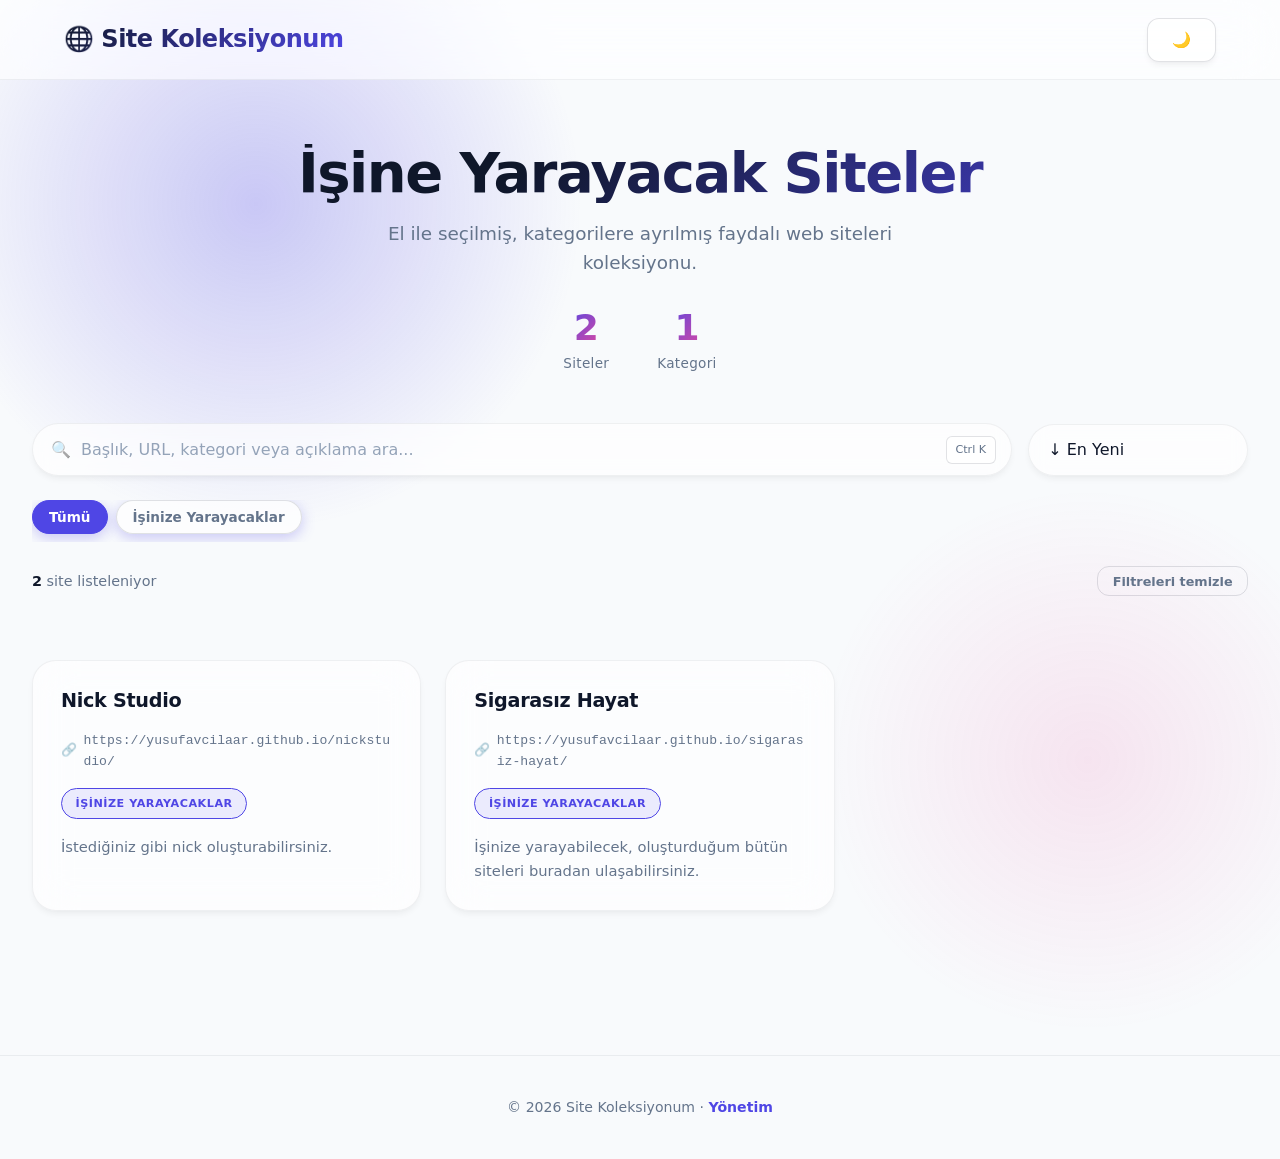
==== commit ae85f5e6: "Update index.html" ====
--- a/index.html
+++ b/index.html
@@ -6,16 +6,19 @@
 <meta name="viewport" content="width=device-width, initial-scale=1.0">
 <meta name="referrer" content="strict-origin-when-cross-origin">
 <meta name="theme-color" content="#4f46e5">
+<!-- CSP GÜNCELLENDİ: Fontlar için izin eklendi -->
 <meta http-equiv="Content-Security-Policy"
       content="default-src 'self';
                script-src 'self';
-               style-src 'self' 'unsafe-inline';
+               style-src 'self' 'unsafe-inline' https://fonts.googleapis.com;
+               font-src 'self' https://fonts.gstatic.com data:;
                img-src 'self' https: data:;
                connect-src 'self';
                base-uri 'self';
                form-action 'self';">
 <title>Site Koleksiyonum — Keşfet</title>
-<link rel="stylesheet" href="style.css">
+<!-- CACHE BUSTING: ?v=2 eklendi -->
+<link rel="stylesheet" href="style.css?v=2">
 </head>
 <body>
 <header>
@@ -66,6 +69,7 @@
 <button id="backToTop" class="back-to-top" type="button" aria-label="Yukarı çık">↑</button>
 <div class="toast-container" id="toastContainer" aria-live="polite"></div>
 
-<script src="public.js"></script>
+<!-- CACHE BUSTING: ?v=2 eklendi -->
+<script src="public.js?v=2"></script>
 </body>
 </html>
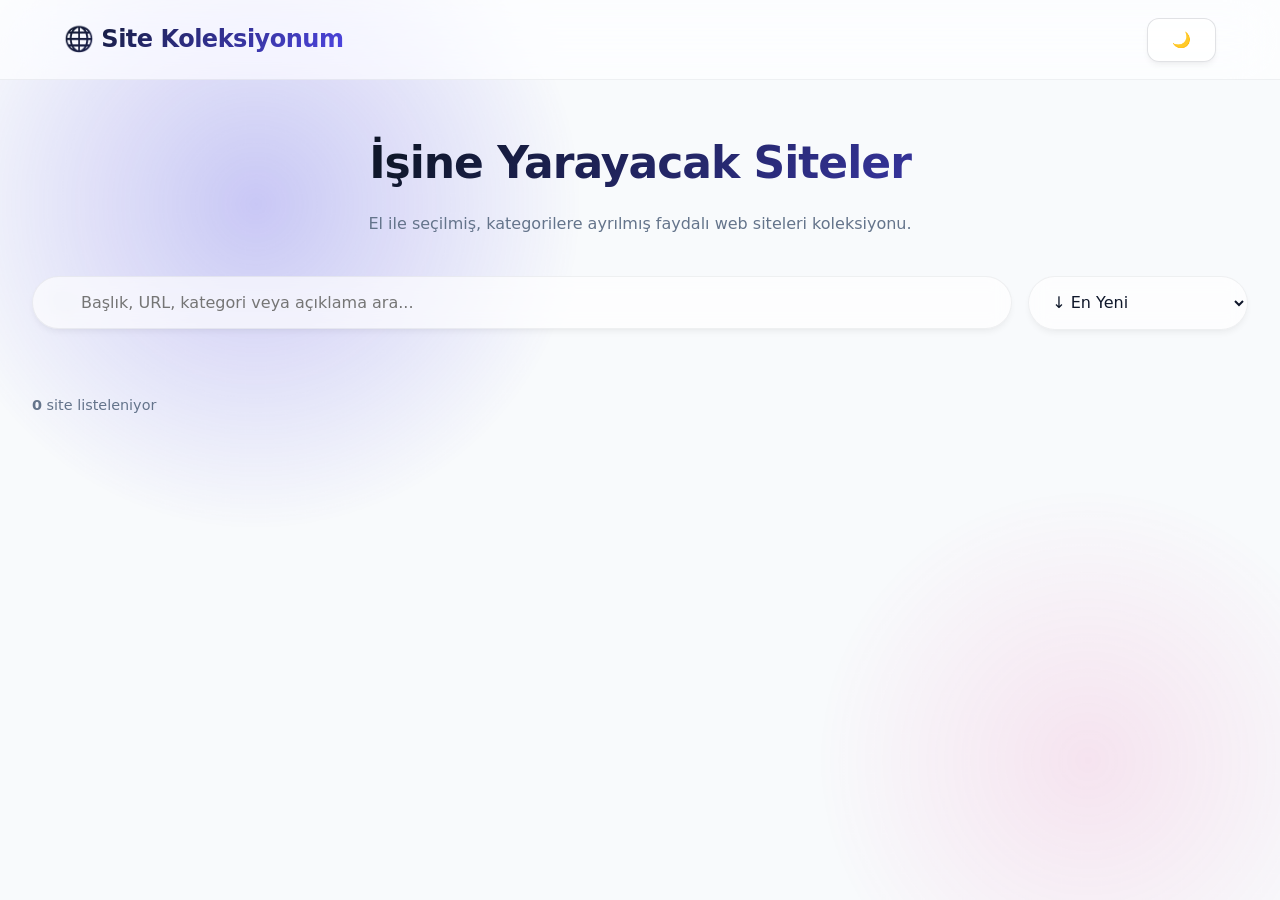
==== commit b187de68: "Update index.html" ====
--- a/index.html
+++ b/index.html
@@ -4,46 +4,29 @@
 <link rel="shortcut icon" type="image/x-icon" href="favicon.ico">
 <meta charset="UTF-8">
 <meta name="viewport" content="width=device-width, initial-scale=1.0">
-<meta name="referrer" content="strict-origin-when-cross-origin">
-<meta name="theme-color" content="#4f46e5">
-<!-- CSP GÜNCELLENDİ: Fontlar için izin eklendi -->
-<meta http-equiv="Content-Security-Policy"
-      content="default-src 'self';
-               script-src 'self';
-               style-src 'self' 'unsafe-inline' https://fonts.googleapis.com;
-               font-src 'self' https://fonts.gstatic.com data:;
-               img-src 'self' https: data:;
-               connect-src 'self';
-               base-uri 'self';
-               form-action 'self';">
-<title>Site Koleksiyonum — Keşfet</title>
-<!-- CACHE BUSTING: ?v=2 eklendi -->
-<link rel="stylesheet" href="style.css?v=2">
+<meta http-equiv="Content-Security-Policy" content="default-src 'self'; script-src 'self'; style-src 'self' 'unsafe-inline' https://fonts.googleapis.com; font-src 'self' https://fonts.gstatic.com; img-src 'self' https: data:; connect-src 'self';">
+<title>Site Koleksiyonum</title>
+<link rel="stylesheet" href="style.css?v=10">
 </head>
 <body>
 <header>
   <h1>🌐 Site Koleksiyonum</h1>
   <div class="header-actions">
-    <button id="themeToggle" class="secondary" type="button" aria-label="Tema değiştir">🌙</button>
+    <button id="themeToggle" class="secondary" type="button">🌙</button>
   </div>
 </header>
 
 <main>
-  <section class="hero">
+  <section class="admin-hero">
     <h2>İşine Yarayacak Siteler</h2>
     <p>El ile seçilmiş, kategorilere ayrılmış faydalı web siteleri koleksiyonu.</p>
-    <div class="hero-stats">
-      <div class="stat"><strong id="statTotal">—</strong><span>Siteler</span></div>
-      <div class="stat"><strong id="statCategories">—</strong><span>Kategori</span></div>
-    </div>
   </section>
 
   <div class="toolbar">
     <div class="search-wrapper">
-      <input type="search" id="search" placeholder="Başlık, URL, kategori veya açıklama ara..." aria-label="Ara">
-      <kbd>Ctrl K</kbd>
+      <input type="search" id="search" placeholder="Başlık, URL, kategori veya açıklama ara...">
     </div>
-    <select id="sortBy" aria-label="Sıralama">
+    <select id="sortBy">
       <option value="date-desc">↓ En Yeni</option>
       <option value="date-asc">↑ En Eski</option>
       <option value="title-asc">A → Z</option>
@@ -51,25 +34,16 @@
     </select>
   </div>
 
-  <div class="chips" id="categoryChips"></div>
+  <div class="chips" id="categoryChips" style="display:flex;gap:0.5rem;margin-bottom:1.5rem;overflow-x:auto;padding-bottom:0.5rem;"></div>
 
-  <div class="result-info">
+  <div class="result-info" style="display:flex;justify-content:space-between;margin-bottom:1.5rem;font-size:0.9rem;color:var(--text-muted);">
     <span><strong id="resultCount">0</strong> site listeleniyor</span>
-    <button id="clearFilters" class="secondary" type="button" hidden>Filtreleri temizle</button>
   </div>
 
-  <p id="status" class="status"></p>
-  <section id="siteList" class="grid" aria-live="polite"></section>
+  <section id="siteList" class="grid"></section>
 </main>
 
-<footer>
-  <p>© <span id="year"></span> Site Koleksiyonum · <a href="admin.html">Yönetim</a></p>
-</footer>
-
-<button id="backToTop" class="back-to-top" type="button" aria-label="Yukarı çık">↑</button>
-<div class="toast-container" id="toastContainer" aria-live="polite"></div>
-
-<!-- CACHE BUSTING: ?v=2 eklendi -->
-<script src="public.js?v=2"></script>
+<div class="toast-container" id="toastContainer"></div>
+<script src="public.js?v=10"></script>
 </body>
 </html>
--- a/style.css
+++ b/style.css
@@ -62,7 +62,6 @@
   --shadow-lg: 0 25px 50px -12px rgba(0, 0, 0, 0.7);
 }
 
-/* Sistem tercihi fallback (JS yüklenene kadar) */
 @media (prefers-color-scheme: dark) {
   body:not(.light):not(.dark) {
     --bg: #060608;
@@ -87,7 +86,6 @@
    RESET & BASE
    ============================================ */
 *, *::before, *::after { box-sizing: border-box; margin: 0; padding: 0; }
-
 html { scroll-behavior: smooth; -webkit-text-size-adjust: 100%; }
 
 body {
@@ -100,12 +98,10 @@
   transition: background var(--duration-slow) ease, color var(--duration-slow) ease;
   position: relative;
   -webkit-font-smoothing: antialiased;
-  -moz-osx-font-smoothing: grayscale;
 }
 
 ::selection { background: var(--primary); color: white; }
 
-/* Aurora efektleri */
 body::before {
   content: '';
   position: fixed;
@@ -133,30 +129,9 @@
   100% { transform: scale(1.3) translate(8%, 8%); opacity: 1; }
 }
 
-/* ============================================
-   ERİŞİLEBİLİRLİK
-   ============================================ */
-:focus-visible {
-  outline: 2px solid var(--primary);
-  outline-offset: 3px;
-  border-radius: var(--radius-sm);
-}
-.sr-only {
-  position: absolute;
-  width: 1px; height: 1px;
-  padding: 0; margin: -1px;
-  overflow: hidden;
-  clip: rect(0, 0, 0, 0);
-  white-space: nowrap;
-  border: 0;
-}
+:focus-visible { outline: 2px solid var(--primary); outline-offset: 3px; border-radius: var(--radius-sm); }
 @media (prefers-reduced-motion: reduce) {
-  *, *::before, *::after {
-    animation-duration: 0.01ms !important;
-    animation-iteration-count: 1 !important;
-    transition-duration: 0.01ms !important;
-    scroll-behavior: auto !important;
-  }
+  *, *::before, *::after { animation-duration: 0.01ms !important; transition-duration: 0.01ms !important; }
 }
 
 /* ============================================
@@ -184,69 +159,9 @@
   background-clip: text;
   -webkit-text-fill-color: transparent;
 }
-.header-actions {
-  display: flex;
-  gap: 0.75rem;
-  align-items: center;
-}
-
-main {
-  max-width: 1300px;
-  margin: 0 auto;
-  padding: 3rem 2rem 5rem;
-}
-
-/* ============================================
-   HERO + STATS
-   ============================================ */
-.hero {
-  text-align: center;
-  margin: 1rem 0 3rem;
-  animation: slideDown 0.8s var(--ease-out);
-}
-.hero h2 {
-  font-size: clamp(2.25rem, 5vw, 3.5rem);
-  font-weight: 800;
-  letter-spacing: -1.5px;
-  margin-bottom: 1rem;
-  line-height: 1.05;
-  background: linear-gradient(135deg, var(--text-main) 40%, var(--primary) 100%);
-  -webkit-background-clip: text;
-  background-clip: text;
-  -webkit-text-fill-color: transparent;
-}
-.hero p {
-  font-size: clamp(1rem, 1.5vw, 1.15rem);
-  color: var(--text-muted);
-  max-width: 560px;
-  margin: 0 auto 2rem;
-}
-.hero-stats {
-  display: flex;
-  justify-content: center;
-  gap: 3rem;
-  flex-wrap: wrap;
-}
-.stat {
-  text-align: center;
-}
-.stat strong {
-  display: block;
-  font-size: 2.25rem;
-  font-weight: 800;
-  line-height: 1;
-  margin-bottom: 0.25rem;
-  background: linear-gradient(135deg, var(--primary), #ec4899);
-  -webkit-background-clip: text;
-  background-clip: text;
-  -webkit-text-fill-color: transparent;
-}
-.stat span {
-  color: var(--text-muted);
-  font-size: 0.85rem;
-  font-weight: 500;
-  letter-spacing: 0.3px;
-}
+.header-actions { display: flex; gap: 0.75rem; align-items: center; }
+
+main { max-width: 1300px; margin: 0 auto; padding: 3rem 2rem 5rem; }
 
 /* ============================================
    BUTONLAR
@@ -269,8 +184,6 @@
   gap: 0.5rem;
   position: relative;
   overflow: hidden;
-  user-select: none;
-  -webkit-tap-highlight-color: transparent;
 }
 button::before {
   content: '';
@@ -279,37 +192,17 @@
   background: linear-gradient(120deg, transparent 40%, rgba(255,255,255,0.25) 50%, transparent 60%);
   transform: translateX(-100%);
   transition: transform 0.6s ease;
-  pointer-events: none;
 }
 button:hover::before { transform: translateX(100%); }
-button:hover {
-  transform: translateY(-2px);
-  box-shadow: 0 10px 28px var(--primary-glow);
-  filter: brightness(1.08);
-}
-button:active {
-  transform: translateY(0) scale(0.98);
-  box-shadow: 0 2px 8px var(--primary-glow);
-  transition-duration: var(--duration-fast);
-}
-button:disabled {
-  opacity: 0.5;
-  cursor: not-allowed;
-  transform: none;
-  filter: grayscale(0.3);
-}
-button.secondary {
-  background: var(--surface);
-  color: var(--text-main);
-  border: 1px solid var(--border-strong);
-  box-shadow: var(--shadow-sm);
-}
+button:hover { transform: translateY(-2px); box-shadow: 0 10px 28px var(--primary-glow); filter: brightness(1.08); }
+button:active { transform: translateY(0) scale(0.98); }
+button.secondary { background: var(--surface); color: var(--text-main); border: 1px solid var(--border-strong); box-shadow: var(--shadow-sm); }
 button.secondary:hover { background: var(--surface-hover); border-color: var(--primary); }
 button.danger { background: var(--danger); box-shadow: 0 4px 14px var(--danger-glow); }
 button.danger:hover { box-shadow: 0 10px 28px var(--danger-glow); }
 
 /* ============================================
-   FORM & INPUTLAR
+   INPUTLAR & FORMLAR
    ============================================ */
 input, textarea, select {
   width: 100%;
@@ -320,184 +213,31 @@
   color: var(--text-main);
   font-size: 1rem;
   font-family: inherit;
-  transition: border-color var(--duration-base) ease, background var(--duration-base) ease, box-shadow var(--duration-base) ease;
+  transition: all var(--duration-base) ease;
   backdrop-filter: blur(10px);
-  -webkit-backdrop-filter: blur(10px);
-}
-input::placeholder, textarea::placeholder {
-  color: var(--text-subtle);
-  transition: color var(--duration-base) ease;
-}
-input:focus::placeholder { color: transparent; }
+}
 input:focus, textarea:focus, select:focus {
   outline: none;
   border-color: var(--primary);
   background: var(--surface-hover);
   box-shadow: 0 0 0 4px var(--primary-soft);
 }
-input:invalid:not(:placeholder-shown) { border-color: var(--danger); }
-textarea { min-height: 110px; resize: vertical; line-height: 1.6; }
-select {
-  cursor: pointer;
-  appearance: none;
-  background-image: url("data:image/svg+xml,%3Csvg xmlns='http://www.w3.org/2000/svg' width='12' height='8' viewBox='0 0 12 8'%3E%3Cpath fill='%2364748b' d='M6 8L0 0h12z'/%3E%3C/svg%3E");
-  background-repeat: no-repeat;
-  background-position: right 1.2rem center;
-  padding-right: 2.8rem;
-}
-
-form {
-  display: grid;
-  grid-template-columns: 1fr 1fr;
-  gap: 1.2rem;
-  background: var(--surface);
-  padding: 2.5rem;
-  border-radius: var(--radius-xl);
-  border: 1px solid var(--border);
-  box-shadow: var(--shadow-lg);
-  margin-bottom: 2rem;
-  backdrop-filter: blur(20px) saturate(150%);
-  -webkit-backdrop-filter: blur(20px) saturate(150%);
-  position: relative;
-}
-form::before {
-  content: '';
-  position: absolute;
-  top: 0; left: 10%; right: 10%;
-  height: 2px;
-  background: linear-gradient(90deg, transparent, var(--primary), transparent);
-  border-radius: var(--radius-full);
-  opacity: 0.6;
-}
-form textarea { grid-column: 1 / -1; }
-form .actions {
-  grid-column: 1 / -1;
-  display: flex;
-  gap: 1rem;
-  margin-top: 0.5rem;
-}
-
-/* ============================================
-   TOOLBAR / SEARCH / CHIPS
-   ============================================ */
-.toolbar {
-  display: flex;
-  gap: 1rem;
-  margin-bottom: 1.5rem;
-  flex-wrap: wrap;
-  align-items: center;
-}
-.search-wrapper {
-  position: relative;
-  flex: 1;
-  min-width: 260px;
-}
-.search-wrapper input {
-  padding-left: 3rem;
-  border-radius: var(--radius-full);
-  background: var(--surface);
-  box-shadow: var(--shadow-sm);
-  border-color: var(--border);
-}
-.search-wrapper::before {
-  content: '🔍';
-  position: absolute;
-  left: 1.2rem;
-  top: 50%;
-  transform: translateY(-50%);
-  font-size: 1rem;
-  opacity: 0.55;
-  pointer-events: none;
-  z-index: 1;
-}
-.search-wrapper kbd {
-  position: absolute;
-  right: 1rem;
-  top: 50%;
-  transform: translateY(-50%);
-  font-family: inherit;
-  font-size: 0.7rem;
-  padding: 0.25rem 0.55rem;
-  border-radius: 6px;
-  background: var(--bg-elevated);
-  border: 1px solid var(--border-strong);
-  color: var(--text-muted);
-  pointer-events: none;
-  transition: opacity var(--duration-fast) ease;
-}
-.search-wrapper input:focus + kbd { opacity: 0; }
-
-.toolbar select {
-  max-width: 220px;
-  border-radius: var(--radius-full);
-  padding: 0.95rem 2.6rem 0.95rem 1.2rem;
-  background: var(--surface);
-  box-shadow: var(--shadow-sm);
-  border-color: var(--border);
-}
-
-/* Chips */
-.chips {
-  display: flex;
-  gap: 0.5rem;
-  overflow-x: auto;
-  padding-bottom: 0.5rem;
-  margin-bottom: 1.5rem;
-  scrollbar-width: thin;
-}
-.chips::-webkit-scrollbar { height: 4px; }
-.chips::-webkit-scrollbar-thumb { background: var(--border-strong); border-radius: 4px; }
-.chip {
-  padding: 0.5rem 1rem;
-  border-radius: var(--radius-full);
-  background: var(--surface);
-  border: 1px solid var(--border-strong);
-  color: var(--text-muted);
-  font-size: 0.85rem;
-  font-weight: 600;
-  cursor: pointer;
-  white-space: nowrap;
-  transition: all var(--duration-base) var(--ease-out);
-  user-select: none;
-}
-.chip:hover { border-color: var(--primary); color: var(--primary); transform: translateY(-1px); }
-.chip.active {
-  background: var(--primary);
-  color: white;
-  border-color: var(--primary);
-  box-shadow: 0 4px 14px var(--primary-glow);
-}
-
-/* Result info */
-.result-info {
-  display: flex;
-  justify-content: space-between;
-  align-items: center;
-  margin-bottom: 1.5rem;
-  font-size: 0.9rem;
-  color: var(--text-muted);
-  flex-wrap: wrap;
-  gap: 0.75rem;
-}
-.result-info strong { color: var(--text-main); font-weight: 700; }
-.result-info button {
-  padding: 0.4rem 0.9rem;
-  font-size: 0.8rem;
-  background: transparent;
-  color: var(--text-muted);
-  box-shadow: none;
-  border: 1px solid var(--border-strong);
-}
-.result-info button:hover { color: var(--text-main); border-color: var(--primary); }
-
-/* ============================================
-   GRID & KARTLAR
-   ============================================ */
-.grid {
-  display: grid;
-  grid-template-columns: repeat(auto-fill, minmax(320px, 1fr));
-  gap: 1.5rem;
-}
+textarea { min-height: 110px; resize: vertical; }
+
+/* ============================================
+   TOOLBAR / ARAMA
+   ============================================ */
+.toolbar { display: flex; gap: 1rem; margin-bottom: 2rem; flex-wrap: wrap; align-items: center; }
+.search-wrapper { position: relative; flex: 1; min-width: 260px; }
+.search-wrapper input { padding-left: 3rem; border-radius: var(--radius-full); border-color: var(--border); box-shadow: var(--shadow-sm); }
+.search-wrapper::before { content: '🔍'; position: absolute; left: 1.2rem; top: 50%; transform: translateY(-50%); font-size: 1rem; opacity: 0.5; }
+.toolbar select { max-width: 220px; border-radius: var(--radius-full); padding: 0.95rem 2.6rem 0.95rem 1.2rem; background: var(--surface); border-color: var(--border); box-shadow: var(--shadow-sm); }
+
+/* ============================================
+   KARTLAR (SİTE LİSTESİ)
+   ============================================ */
+.grid { display: grid; grid-template-columns: repeat(auto-fill, minmax(320px, 1fr)); gap: 1.5rem; }
+
 .card {
   background: var(--surface);
   border: 1px solid var(--border);
@@ -509,9 +249,8 @@
   box-shadow: var(--shadow-sm);
   backdrop-filter: blur(20px) saturate(150%);
   -webkit-backdrop-filter: blur(20px) saturate(150%);
-  transition: transform var(--duration-slow) var(--ease-out), background var(--duration-slow) ease, box-shadow var(--duration-slow) ease, border-color var(--duration-slow) ease;
+  transition: all var(--duration-slow) var(--ease-out);
   animation: slideUp 0.6s var(--ease-out) backwards;
-  animation-delay: calc(var(--i, 0) * 40ms);
   position: relative;
   overflow: hidden;
 }
@@ -523,12 +262,8 @@
   background: linear-gradient(90deg, var(--primary), #ec4899, var(--primary));
   background-size: 200% 100%;
   opacity: 0;
-  transition: opacity var(--duration-base) ease;
+  transition: opacity var(--duration-base);
   animation: gradient-shift 3s linear infinite;
-}
-@keyframes gradient-shift {
-  0% { background-position: 0% 50%; }
-  100% { background-position: 200% 50%; }
 }
 .card:hover {
   transform: translateY(-6px);
@@ -539,9 +274,10 @@
 .card:hover::before { opacity: 1; }
 
 .card-header { display: flex; align-items: center; gap: 1rem; }
+
+/* FAVICON AYARLARI */
 .favicon {
-  width: 48px;
-  height: 48px;
+  width: 48px; height: 48px;
   border-radius: var(--radius-md);
   background: var(--primary-soft);
   padding: 4px;
@@ -552,390 +288,64 @@
 }
 .card:hover .favicon { transform: scale(1.1) rotate(-6deg); }
 
-.card h3 {
-  font-size: 1.2rem;
-  font-weight: 700;
-  letter-spacing: -0.3px;
-  line-height: 1.3;
-  flex: 1;
-  min-width: 0;
-  word-break: break-word;
-}
-.card a { color: var(--text-main); text-decoration: none; transition: color var(--duration-fast) ease; position: relative; }
-.card a::after {
-  content: '';
-  position: absolute;
-  left: 0; bottom: -2px;
-  width: 0; height: 2px;
-  background: var(--primary);
-  transition: width var(--duration-base) var(--ease-out);
-}
+.favicon-fallback {
+  width: 48px; height: 48px;
+  border-radius: var(--radius-md);
+  background: linear-gradient(135deg, var(--primary), #ec4899);
+  color: white;
+  display: flex; align-items: center; justify-content: center;
+  font-weight: 800; font-size: 1.3rem;
+  flex-shrink: 0;
+  box-shadow: var(--shadow-xs);
+}
+
+.card h3 { font-size: 1.2rem; font-weight: 700; letter-spacing: -0.3px; flex: 1; word-break: break-word; }
+.card a { color: var(--text-main); text-decoration: none; transition: color var(--duration-fast); }
 .card a:hover { color: var(--primary); }
-.card a:hover::after { width: 100%; }
-
-.url {
-  font-size: 0.82rem;
-  color: var(--text-muted);
-  word-break: break-all;
-  display: flex;
-  align-items: center;
-  gap: 0.4rem;
-  font-family: ui-monospace, 'SF Mono', Monaco, monospace;
-}
-.url::before { content: '🔗'; font-size: 0.8rem; opacity: 0.6; flex-shrink: 0; }
-
-.badge {
-  align-self: flex-start;
-  background: var(--primary-soft);
-  color: var(--primary);
-  font-size: 0.7rem;
-  font-weight: 700;
-  padding: 0.35rem 0.85rem;
-  border-radius: var(--radius-full);
-  border: 1px solid var(--primary);
-  letter-spacing: 0.5px;
-  text-transform: uppercase;
-  transition: transform var(--duration-base) var(--ease-spring);
-}
-.card:hover .badge { transform: translateY(-2px); }
-body.dark .badge { color: #a5b4fc; background: rgba(99, 102, 241, 0.15); border-color: rgba(99, 102, 241, 0.5); }
-
-.desc {
-  font-size: 0.92rem;
-  color: var(--text-muted);
-  flex-grow: 1;
-  line-height: 1.6;
-  display: -webkit-box;
-  -webkit-line-clamp: 3;
-  -webkit-box-orient: vertical;
-  overflow: hidden;
-}
-
-.card .actions {
-  margin-top: auto;
-  display: flex;
-  gap: 0.75rem;
-  padding-top: 1.25rem;
-  border-top: 1px solid var(--border);
-}
-.card .actions button { flex: 1; padding: 0.6rem; font-size: 0.85rem; border-radius: var(--radius-sm); }
-
-/* Arama vurgusu */
-mark {
-  background: var(--primary-soft);
-  color: var(--primary);
-  padding: 0 2px;
-  border-radius: 3px;
-  font-weight: 700;
-}
-
-/* ============================================
-   BOŞ DURUM / SKELETON
-   ============================================ */
-.empty-state {
-  grid-column: 1 / -1;
-  text-align: center;
-  padding: 5rem 2rem;
-  background: var(--surface);
-  border-radius: var(--radius-xl);
-  border: 1px dashed var(--border-strong);
-  backdrop-filter: blur(20px);
-  -webkit-backdrop-filter: blur(20px);
-  animation: slideUp 0.6s var(--ease-out);
-}
-.empty-state .empty-icon {
-  font-size: 3.5rem;
-  margin-bottom: 1rem;
-  display: block;
-  opacity: 0.7;
-}
-.empty-state h3 {
-  font-size: 1.5rem;
-  font-weight: 700;
-  margin-bottom: 0.5rem;
-}
-.empty-state p { color: var(--text-muted); font-size: 1rem; }
-
-.skeleton {
-  border-radius: var(--radius-xl);
-  min-height: 220px;
-  background: linear-gradient(90deg, var(--surface) 0%, var(--surface-hover) 50%, var(--surface) 100%);
-  background-size: 200% 100%;
-  animation: shimmer 1.4s ease-in-out infinite;
-  border: 1px solid var(--border);
-}
-@keyframes shimmer {
-  0% { background-position: 200% 0; }
-  100% { background-position: -200% 0; }
-}
-
-/* ============================================
-   TOAST
-   ============================================ */
-.toast-container {
-  position: fixed;
-  bottom: 1.5rem;
-  left: 50%;
-  transform: translateX(-50%);
-  z-index: 9999;
-  display: flex;
-  flex-direction: column;
-  gap: 0.6rem;
-  pointer-events: none;
-  max-width: 90vw;
-}
-.toast {
-  background: var(--bg-elevated);
-  color: var(--text-main);
-  padding: 0.9rem 1.4rem;
-  border-radius: var(--radius-md);
-  border: 1px solid var(--border-strong);
-  box-shadow: var(--shadow-lg);
-  animation: toast-in 0.35s var(--ease-out);
-  display: flex;
-  align-items: center;
-  gap: 0.75rem;
-  font-weight: 500;
-  font-size: 0.92rem;
-  border-left: 4px solid var(--primary);
-  pointer-events: auto;
-  min-width: 220px;
-}
-.toast.success { border-left-color: var(--success); }
-.toast.error { border-left-color: var(--danger); }
-.toast.leaving { animation: toast-out 0.3s var(--ease-out) forwards; }
-@keyframes toast-in {
-  from { opacity: 0; transform: translateY(20px) scale(0.95); }
-  to { opacity: 1; transform: translateY(0) scale(1); }
-}
-@keyframes toast-out {
-  to { opacity: 0; transform: translateY(20px) scale(0.95); }
-}
-
-/* ============================================
-   MODAL
-   ============================================ */
-.modal-overlay {
-  position: fixed;
-  inset: 0;
-  background: rgba(0, 0, 0, 0.55);
-  backdrop-filter: blur(6px);
-  -webkit-backdrop-filter: blur(6px);
-  z-index: 9000;
-  display: flex;
-  align-items: center;
-  justify-content: center;
-  padding: 1rem;
-  animation: fadeIn 0.25s ease;
-}
-.modal-overlay[hidden] { display: none; }
-.modal {
-  background: var(--bg-elevated);
-  border-radius: var(--radius-xl);
-  padding: 2rem;
-  max-width: 420px;
-  width: 100%;
-  box-shadow: var(--shadow-lg);
-  border: 1px solid var(--border-strong);
-  animation: modal-in 0.3s var(--ease-out);
-}
-.modal h3 { font-size: 1.25rem; margin-bottom: 0.75rem; font-weight: 700; }
-.modal p { color: var(--text-muted); margin-bottom: 1.5rem; }
-.modal .modal-actions { display: flex; gap: 0.75rem; justify-content: flex-end; }
-@keyframes fadeIn { from { opacity: 0; } to { opacity: 1; } }
-@keyframes modal-in {
-  from { opacity: 0; transform: scale(0.95) translateY(10px); }
-  to { opacity: 1; transform: scale(1) translateY(0); }
-}
-
-/* ============================================
-   ADMIN
-   ============================================ */
-.login-box {
-  max-width: 450px;
-  margin: 5rem auto;
-  background: var(--surface);
-  padding: 3rem;
-  border-radius: 32px;
-  border: 1px solid var(--border);
-  box-shadow: var(--shadow-lg);
-  backdrop-filter: blur(24px) saturate(150%);
-  -webkit-backdrop-filter: blur(24px) saturate(150%);
-  display: flex;
-  flex-direction: column;
-  gap: 1.5rem;
-  text-align: center;
-  animation: slideUp 0.6s var(--ease-out);
-  position: relative;
-  overflow: hidden;
-}
-.login-box::before {
-  content: '';
-  position: absolute;
-  top: -50%; left: -50%;
-  width: 200%; height: 200%;
-  background: conic-gradient(from 0deg, transparent, var(--primary-glow), transparent 30%);
-  animation: rotate-glow 8s linear infinite;
-  opacity: 0.4;
-  pointer-events: none;
-  z-index: -1;
-}
-@keyframes rotate-glow { to { transform: rotate(360deg); } }
-.login-box h2 { font-size: 1.9rem; font-weight: 800; letter-spacing: -0.5px; }
-.login-box .muted { color: var(--text-muted); font-size: 0.92rem; line-height: 1.6; }
-.login-box input {
-  text-align: center;
-  font-family: ui-monospace, 'SF Mono', Monaco, monospace;
-  font-size: 1rem;
-  padding: 1rem;
-  letter-spacing: 1.5px;
-}
-
-.admin-stats {
-  display: grid;
-  grid-template-columns: repeat(auto-fit, minmax(140px, 1fr));
-  gap: 1rem;
-  margin-bottom: 2rem;
-}
-.admin-stat {
-  background: var(--surface);
-  padding: 1.25rem;
-  border-radius: var(--radius-lg);
-  border: 1px solid var(--border);
-  text-align: center;
-  backdrop-filter: blur(12px);
-  -webkit-backdrop-filter: blur(12px);
-}
-.admin-stat strong {
-  display: block;
-  font-size: 1.75rem;
-  font-weight: 800;
-  color: var(--primary);
-  line-height: 1;
-}
-.admin-stat span {
-  font-size: 0.78rem;
-  color: var(--text-muted);
-  margin-top: 0.35rem;
-  display: block;
-  font-weight: 500;
-}
-
-.admin-controls {
-  display: flex;
-  gap: 1rem;
-  margin-bottom: 2rem;
-  flex-wrap: wrap;
-}
-.admin-controls input,
-.admin-controls select {
-  flex: 1;
-  min-width: 200px;
-  border-radius: var(--radius-full);
-  padding: 0.8rem 1.3rem;
-}
-
-.char-counter {
-  grid-column: 1 / -1;
-  text-align: right;
-  font-size: 0.75rem;
-  color: var(--text-subtle);
-  margin-top: -0.5rem;
-  transition: color var(--duration-base) ease;
-}
-.char-counter.over { color: var(--danger); font-weight: 700; }
-
-.status {
-  text-align: center;
-  font-weight: 600;
-  margin: 1rem 0;
-  font-size: 1rem;
-  animation: slideDown 0.4s var(--ease-out);
-  min-height: 1.5em;
-}
+.url { font-size: 0.82rem; color: var(--text-muted); word-break: break-all; font-family: monospace; }
+.url::before { content: '🔗'; margin-right: 0.4rem; opacity: 0.6; }
+.badge { align-self: flex-start; background: var(--primary-soft); color: var(--primary); font-size: 0.7rem; font-weight: 700; padding: 0.35rem 0.85rem; border-radius: var(--radius-full); border: 1px solid var(--primary); text-transform: uppercase; }
+.desc { font-size: 0.92rem; color: var(--text-muted); flex-grow: 1; line-height: 1.6; display: -webkit-box; -webkit-line-clamp: 3; -webkit-box-orient: vertical; overflow: hidden; }
+
+/* ============================================
+   ADMIN PANEL TASARIMI (PREMIUM)
+   ============================================ */
+.admin-hero { text-align: center; margin-bottom: 2.5rem; }
+.admin-hero h2 { font-size: clamp(2rem, 4vw, 2.75rem); font-weight: 800; letter-spacing: -1px; margin-bottom: 0.75rem; background: linear-gradient(135deg, var(--text-main) 30%, var(--primary) 100%); -webkit-background-clip: text; background-clip: text; -webkit-text-fill-color: transparent; }
+.admin-hero p { color: var(--text-muted); max-width: 560px; margin: 0 auto; font-size: 1rem; }
+
+.admin-stats { display: grid; grid-template-columns: repeat(auto-fit, minmax(200px, 1fr)); gap: 1rem; margin-bottom: 2.5rem; }
+.admin-stat { display: flex; align-items: center; gap: 1rem; background: var(--surface); padding: 1.25rem 1.5rem; border-radius: var(--radius-lg); border: 1px solid var(--border); box-shadow: var(--shadow-sm); transition: all var(--duration-base) var(--ease-out); }
+.admin-stat:hover { transform: translateY(-3px); box-shadow: var(--shadow-md); border-color: var(--primary); }
+.admin-stat-icon { font-size: 1.75rem; width: 48px; height: 48px; display: flex; align-items: center; justify-content: center; background: var(--primary-soft); border-radius: var(--radius-md); flex-shrink: 0; }
+.admin-stat strong { font-size: 1.6rem; font-weight: 800; line-height: 1; background: linear-gradient(135deg, var(--primary), #ec4899); -webkit-background-clip: text; background-clip: text; -webkit-text-fill-color: transparent; }
+.admin-stat span { font-size: 0.72rem; color: var(--text-muted); font-weight: 600; text-transform: uppercase; letter-spacing: 0.6px; }
+
+form#siteForm { display: grid; grid-template-columns: 1fr 1fr; gap: 1.2rem; background: var(--surface); padding: 2.5rem; border-radius: var(--radius-xl); border: 1px solid var(--border); box-shadow: var(--shadow-lg); margin-bottom: 2rem; backdrop-filter: blur(20px); }
+form#siteForm .form-header { grid-column: 1 / -1; padding-bottom: 1.15rem; border-bottom: 1px solid var(--border); margin-bottom: 0.5rem; }
+form#siteForm .form-header h3 { font-size: 1.15rem; font-weight: 700; }
+form#siteForm .form-header p { color: var(--text-muted); font-size: 0.85rem; }
+form#siteForm textarea { grid-column: 1 / -1; }
+form#siteForm .actions { grid-column: 1 / -1; display: flex; gap: 1rem; margin-top: 0.5rem; }
+form#siteForm .char-counter { grid-column: 1 / -1; text-align: right; font-size: 0.75rem; color: var(--text-subtle); margin-top: -0.5rem; }
+
+.admin-list-header { display: flex; justify-content: space-between; align-items: center; gap: 1rem; margin-bottom: 1.5rem; flex-wrap: wrap; }
+.admin-list-header h3 { font-size: 1.25rem; font-weight: 700; }
+.admin-controls { display: flex; gap: 0.75rem; flex-wrap: wrap; flex: 1; justify-content: flex-end; }
+.admin-controls input, .admin-controls select { padding: 0.65rem 1.2rem; border-radius: var(--radius-full); border: 1px solid var(--border-strong); background: var(--surface); width: auto; min-width: 180px; max-width: 240px; }
+
+/* ============================================
+   DİĞER
+   ============================================ */
+.login-box { max-width: 450px; margin: 5rem auto; background: var(--surface); padding: 3rem; border-radius: 32px; border: 1px solid var(--border); box-shadow: var(--shadow-lg); backdrop-filter: blur(24px); text-align: center; }
+.login-box h2 { font-size: 1.9rem; font-weight: 800; }
+.login-icon { font-size: 3rem; margin-bottom: 1rem; }
+.status { text-align: center; font-weight: 600; margin: 1rem 0; }
 .status.success { color: var(--success); }
 .status.error { color: var(--danger); }
-
-/* ============================================
-   BACK TO TOP / FOOTER
-   ============================================ */
-.back-to-top {
-  position: fixed;
-  bottom: 2rem;
-  right: 2rem;
-  width: 48px;
-  height: 48px;
-  padding: 0;
-  border-radius: var(--radius-full);
-  font-size: 1.2rem;
-  opacity: 0;
-  visibility: hidden;
-  transform: translateY(20px);
-  transition: all var(--duration-base) var(--ease-out);
-  z-index: 90;
-}
-.back-to-top.visible { opacity: 1; visibility: visible; transform: translateY(0); }
-
-footer {
-  text-align: center;
-  padding: 2.5rem 1rem;
-  color: var(--text-muted);
-  font-size: 0.88rem;
-  border-top: 1px solid var(--border);
-  margin-top: 4rem;
-}
-footer a { color: var(--primary); text-decoration: none; font-weight: 600; }
-footer a:hover { text-decoration: underline; }
-
-/* ============================================
-   ANİMASYONLAR
-   ============================================ */
-@keyframes slideUp {
-  from { opacity: 0; transform: translateY(30px) scale(0.98); }
-  to { opacity: 1; transform: translateY(0) scale(1); }
-}
-@keyframes slideDown {
-  from { opacity: 0; transform: translateY(-30px); }
-  to { opacity: 1; transform: translateY(0); }
-}
-
-/* ============================================
-   SCROLLBAR
-   ============================================ */
-::-webkit-scrollbar { width: 10px; height: 10px; }
-::-webkit-scrollbar-track { background: transparent; }
-::-webkit-scrollbar-thumb {
-  background: var(--border-strong);
-  border-radius: var(--radius-full);
-  border: 2px solid var(--bg);
-}
-::-webkit-scrollbar-thumb:hover { background: var(--text-muted); }
-
-/* ============================================
-   RESPONSIVE
-   ============================================ */
-@media (max-width: 900px) {
-  body::before, body::after { width: 90vw; height: 90vw; opacity: 0.7; }
-}
-
-@media (max-width: 768px) {
-  header { padding: 1rem 1.25rem; }
-  main { padding: 1.5rem 1rem 3rem; }
-  form { grid-template-columns: 1fr; padding: 1.5rem; }
-  .hero { margin: 0 0 2rem; }
-  .hero-stats { gap: 2rem; }
-  .grid { grid-template-columns: 1fr; }
-  .card { padding: 1.4rem; }
-  .card .actions { flex-direction: column; }
-  .toolbar select { max-width: 100%; width: 100%; }
-  .login-box { margin: 2rem 1rem; padding: 2rem; }
-  .back-to-top { bottom: 1rem; right: 1rem; }
-  .toast-container { bottom: 1rem; }
-}
-
-@media (max-width: 480px) {
-  .hero h2 { font-size: 2rem; letter-spacing: -1px; }
-  header h1 { font-size: 1.15rem; }
-  button { padding: 0.7rem 1.2rem; font-size: 0.9rem; }
-  .stat strong { font-size: 1.9rem; }
-}
+.toast-container { position: fixed; bottom: 1.5rem; left: 50%; transform: translateX(-50%); z-index: 9999; display: flex; flex-direction: column; gap: 0.6rem; }
+.toast { background: var(--bg-elevated); padding: 0.9rem 1.4rem; border-radius: var(--radius-md); border-left: 4px solid var(--primary); box-shadow: var(--shadow-lg); animation: toast-in 0.35s var(--ease-out); }
+@keyframes toast-in { from { opacity: 0; transform: translateY(20px); } to { opacity: 1; transform: translateY(0); } }
+.modal-overlay { position: fixed; inset: 0; background: rgba(0,0,0,0.55); backdrop-filter: blur(6px); z-index: 9000; display: flex; align-items: center; justify-content: center; }
+.modal { background: var(--bg-elevated); padding: 2rem; border-radius: var(--radius-xl); max-width: 420px; width: 100%; box-shadow: var(--shadow-lg); }
+@keyframes slideUp { from { opacity: 0; transform: translateY(30px); } to { opacity: 1; transform: translateY(0); } }
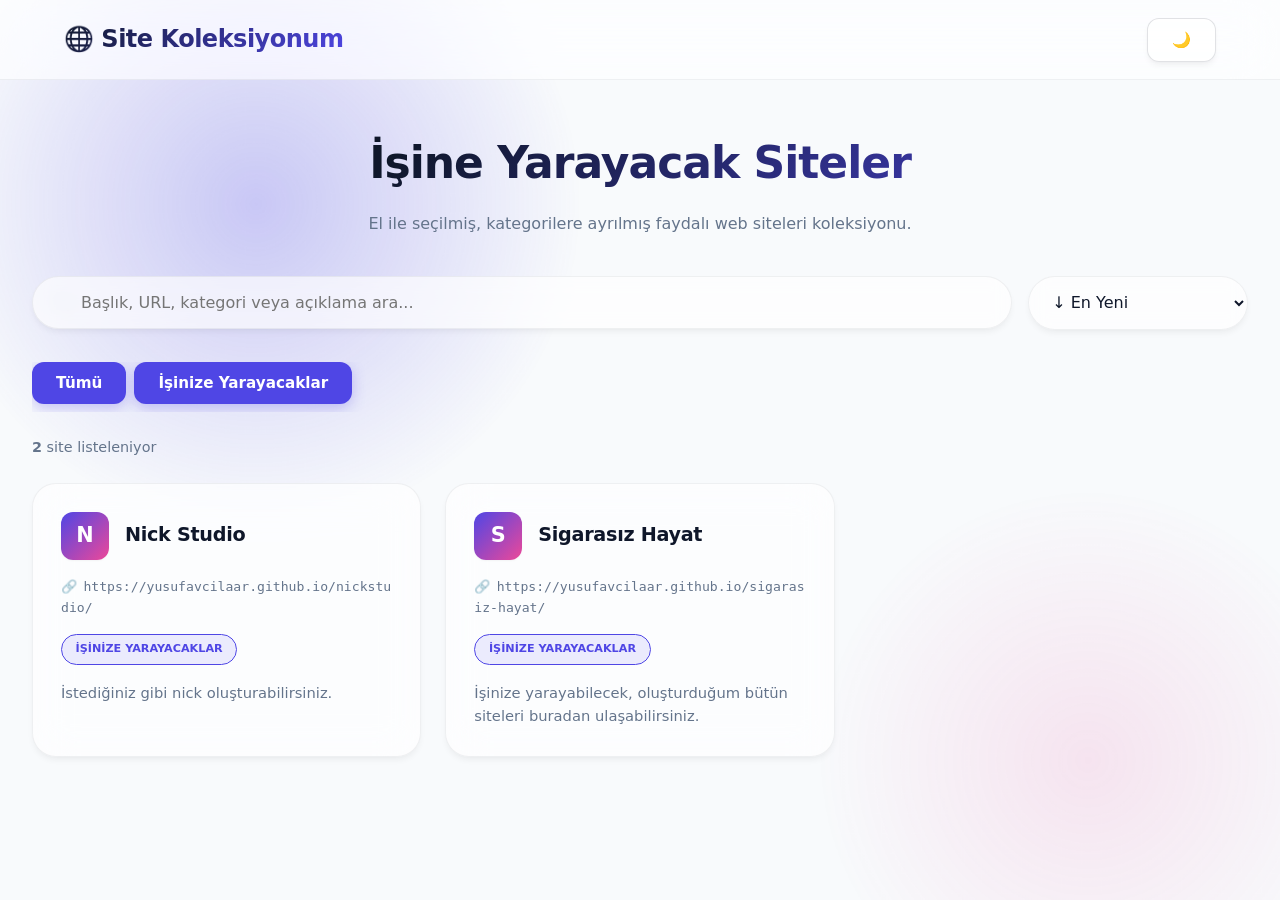
==== commit 8c43f26d: "Update index.html" ====
--- a/index.html
+++ b/index.html
@@ -6,7 +6,7 @@
 <meta name="viewport" content="width=device-width, initial-scale=1.0">
 <meta http-equiv="Content-Security-Policy" content="default-src 'self'; script-src 'self'; style-src 'self' 'unsafe-inline' https://fonts.googleapis.com; font-src 'self' https://fonts.gstatic.com; img-src 'self' https: data:; connect-src 'self';">
 <title>Site Koleksiyonum</title>
-<link rel="stylesheet" href="style.css?v=10">
+<link rel="stylesheet" href="style.css?v=12">
 </head>
 <body>
 <header>
@@ -44,6 +44,6 @@
 </main>
 
 <div class="toast-container" id="toastContainer"></div>
-<script src="public.js?v=10"></script>
+<script src="public.js?v=12"></script>
 </body>
 </html>
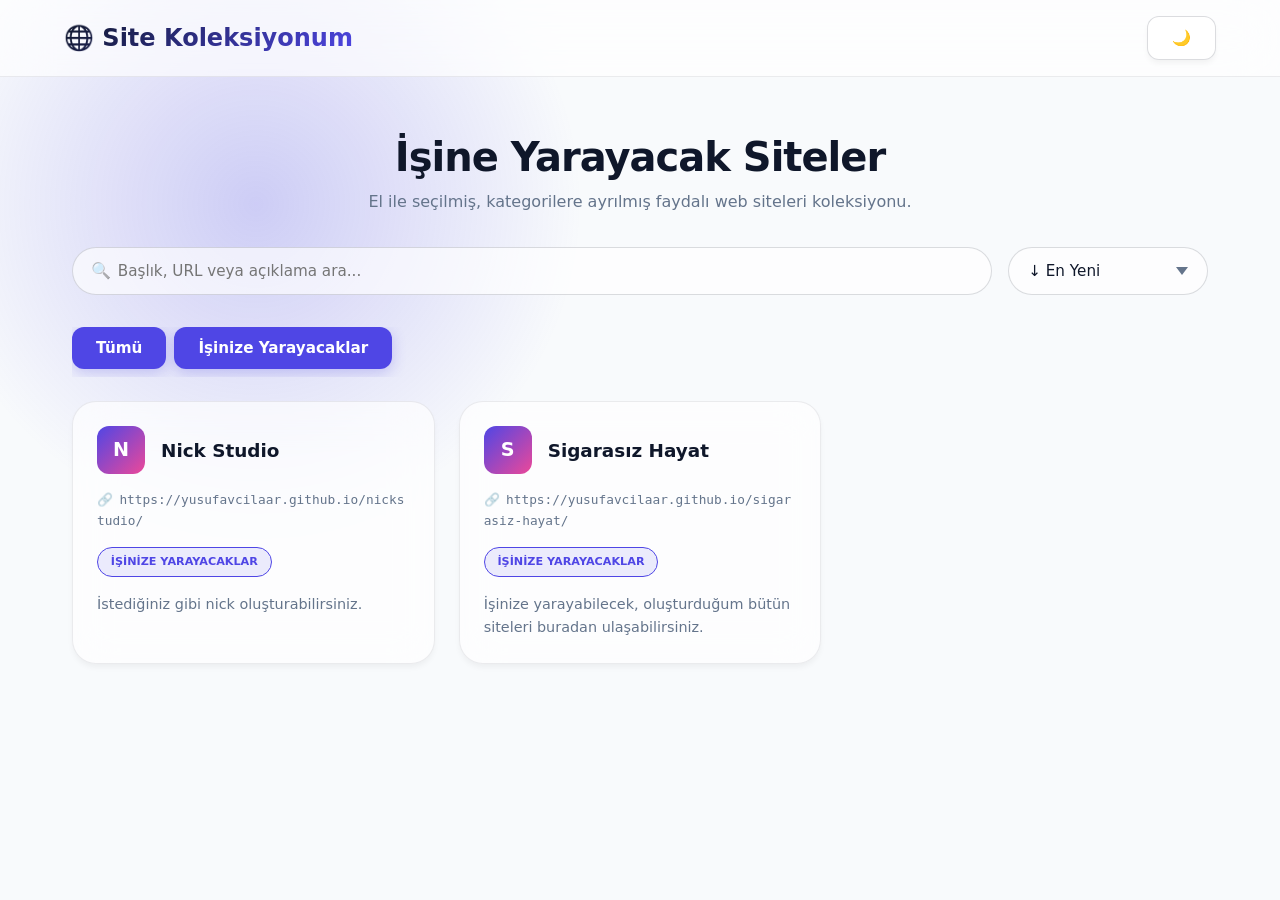
==== commit 6b374b8e: "Update index.html" ====
--- a/index.html
+++ b/index.html
@@ -6,7 +6,7 @@
 <meta name="viewport" content="width=device-width, initial-scale=1.0">
 <meta http-equiv="Content-Security-Policy" content="default-src 'self'; script-src 'self'; style-src 'self' 'unsafe-inline' https://fonts.googleapis.com; font-src 'self' https://fonts.gstatic.com; img-src 'self' https: data:; connect-src 'self';">
 <title>Site Koleksiyonum</title>
-<link rel="stylesheet" href="style.css?v=12">
+<link rel="stylesheet" href="style.css?v=99">
 </head>
 <body>
 <header>
@@ -17,14 +17,14 @@
 </header>
 
 <main>
-  <section class="admin-hero">
+  <div class="hero-title">
     <h2>İşine Yarayacak Siteler</h2>
     <p>El ile seçilmiş, kategorilere ayrılmış faydalı web siteleri koleksiyonu.</p>
-  </section>
+  </div>
 
   <div class="toolbar">
     <div class="search-wrapper">
-      <input type="search" id="search" placeholder="Başlık, URL, kategori veya açıklama ara...">
+      <input type="search" id="search" placeholder="Başlık, URL veya açıklama ara...">
     </div>
     <select id="sortBy">
       <option value="date-desc">↓ En Yeni</option>
@@ -34,16 +34,12 @@
     </select>
   </div>
 
-  <div class="chips" id="categoryChips" style="display:flex;gap:0.5rem;margin-bottom:1.5rem;overflow-x:auto;padding-bottom:0.5rem;"></div>
-
-  <div class="result-info" style="display:flex;justify-content:space-between;margin-bottom:1.5rem;font-size:0.9rem;color:var(--text-muted);">
-    <span><strong id="resultCount">0</strong> site listeleniyor</span>
-  </div>
+  <div id="categoryChips" style="display:flex;gap:0.5rem;margin-bottom:1.5rem;overflow-x:auto;padding-bottom:0.5rem;"></div>
 
   <section id="siteList" class="grid"></section>
 </main>
 
 <div class="toast-container" id="toastContainer"></div>
-<script src="public.js?v=12"></script>
+<script src="public.js?v=99"></script>
 </body>
 </html>
--- a/style.css
+++ b/style.css
@@ -5,347 +5,253 @@
    ============================================ */
 :root {
   --bg: #f8fafc;
-  --bg-elevated: #ffffff;
   --surface: rgba(255, 255, 255, 0.65);
-  --surface-hover: rgba(255, 255, 255, 0.92);
+  --surface-hover: rgba(255, 255, 255, 0.95);
   --text-main: #0f172a;
   --text-muted: #64748b;
-  --text-subtle: #94a3b8;
-
+  
   --primary: #4f46e5;
-  --primary-hover: #4338ca;
-  --primary-glow: rgba(79, 70, 229, 0.28);
+  --primary-glow: rgba(79, 70, 229, 0.25);
   --primary-soft: rgba(79, 70, 229, 0.1);
-
-  --success: #10b981;
-  --warning: #f59e0b;
+  
   --danger: #ef4444;
   --danger-glow: rgba(239, 68, 68, 0.3);
-
-  --border: rgba(15, 23, 42, 0.06);
-  --border-strong: rgba(15, 23, 42, 0.12);
-
-  --shadow-xs: 0 1px 2px rgba(0, 0, 0, 0.04);
-  --shadow-sm: 0 4px 6px -1px rgba(0, 0, 0, 0.05), 0 2px 4px -2px rgba(0, 0, 0, 0.03);
-  --shadow-md: 0 10px 20px -5px rgba(0, 0, 0, 0.08), 0 4px 8px -4px rgba(0, 0, 0, 0.04);
-  --shadow-lg: 0 20px 40px -10px rgba(0, 0, 0, 0.12), 0 8px 16px -8px rgba(0, 0, 0, 0.06);
-
+  --success: #10b981;
+
+  --border: rgba(15, 23, 42, 0.08);
+  --border-strong: rgba(15, 23, 42, 0.15);
+  
+  --shadow-sm: 0 4px 6px -1px rgba(0, 0, 0, 0.05);
+  --shadow-lg: 0 20px 40px -10px rgba(0, 0, 0, 0.1);
+  
   --radius-sm: 8px;
   --radius-md: 12px;
-  --radius-lg: 20px;
   --radius-xl: 24px;
   --radius-full: 999px;
-
+  
   --ease-out: cubic-bezier(0.16, 1, 0.3, 1);
-  --ease-spring: cubic-bezier(0.34, 1.56, 0.64, 1);
-  --duration-fast: 150ms;
-  --duration-base: 300ms;
-  --duration-slow: 500ms;
 }
 
 body.dark {
-  --bg: #060608;
-  --bg-elevated: #0f0f13;
-  --surface: rgba(20, 20, 26, 0.7);
+  --bg: #050505;
+  --surface: rgba(20, 20, 25, 0.7);
   --surface-hover: rgba(30, 30, 40, 0.95);
   --text-main: #f8fafc;
   --text-muted: #94a3b8;
-  --text-subtle: #64748b;
+  
   --primary: #6366f1;
-  --primary-hover: #818cf8;
   --primary-glow: rgba(99, 102, 241, 0.35);
   --primary-soft: rgba(99, 102, 241, 0.15);
-  --border: rgba(255, 255, 255, 0.07);
-  --border-strong: rgba(255, 255, 255, 0.14);
-  --shadow-sm: 0 4px 10px rgba(0, 0, 0, 0.4);
-  --shadow-md: 0 10px 25px rgba(0, 0, 0, 0.5);
-  --shadow-lg: 0 25px 50px -12px rgba(0, 0, 0, 0.7);
-}
-
-@media (prefers-color-scheme: dark) {
-  body:not(.light):not(.dark) {
-    --bg: #060608;
-    --bg-elevated: #0f0f13;
-    --surface: rgba(20, 20, 26, 0.7);
-    --surface-hover: rgba(30, 30, 40, 0.95);
-    --text-main: #f8fafc;
-    --text-muted: #94a3b8;
-    --text-subtle: #64748b;
-    --primary: #6366f1;
-    --primary-glow: rgba(99, 102, 241, 0.35);
-    --primary-soft: rgba(99, 102, 241, 0.15);
-    --border: rgba(255, 255, 255, 0.07);
-    --border-strong: rgba(255, 255, 255, 0.14);
-    --shadow-sm: 0 4px 10px rgba(0, 0, 0, 0.4);
-    --shadow-md: 0 10px 25px rgba(0, 0, 0, 0.5);
-    --shadow-lg: 0 25px 50px -12px rgba(0, 0, 0, 0.7);
-  }
+  
+  --border: rgba(255, 255, 255, 0.08);
+  --border-strong: rgba(255, 255, 255, 0.15);
+  
+  --shadow-sm: 0 4px 10px rgba(0, 0, 0, 0.5);
+  --shadow-lg: 0 25px 50px -12px rgba(0, 0, 0, 0.8);
 }
 
 /* ============================================
    RESET & BASE
    ============================================ */
 *, *::before, *::after { box-sizing: border-box; margin: 0; padding: 0; }
-html { scroll-behavior: smooth; -webkit-text-size-adjust: 100%; }
+html { scroll-behavior: smooth; }
 
 body {
-  font-family: 'Outfit', system-ui, -apple-system, sans-serif;
+  font-family: 'Outfit', system-ui, sans-serif;
   background-color: var(--bg);
   color: var(--text-main);
   min-height: 100vh;
   line-height: 1.6;
+  transition: background 0.4s ease, color 0.4s ease;
   overflow-x: hidden;
-  transition: background var(--duration-slow) ease, color var(--duration-slow) ease;
-  position: relative;
-  -webkit-font-smoothing: antialiased;
-}
-
-::selection { background: var(--primary); color: white; }
-
+}
+
+/* Aurora Arka Plan */
 body::before {
-  content: '';
-  position: fixed;
-  top: -20%; left: -10%;
-  width: 60vw; height: 60vw;
+  content: ''; position: fixed; top: -20%; left: -10%; width: 60vw; height: 60vw;
   background: radial-gradient(circle, var(--primary-glow) 0%, transparent 60%);
-  z-index: -1;
-  animation: aurora-pulse 12s infinite alternate ease-in-out;
-  pointer-events: none;
-  will-change: transform;
-}
-body::after {
-  content: '';
-  position: fixed;
-  bottom: -20%; right: -10%;
-  width: 50vw; height: 50vw;
-  background: radial-gradient(circle, rgba(236, 72, 153, 0.12) 0%, transparent 60%);
-  z-index: -1;
-  animation: aurora-pulse 15s infinite alternate-reverse ease-in-out;
-  pointer-events: none;
-  will-change: transform;
-}
-@keyframes aurora-pulse {
+  z-index: -1; animation: pulse 12s infinite alternate ease-in-out; pointer-events: none;
+}
+@keyframes pulse {
   0% { transform: scale(1) translate(0, 0); opacity: 0.5; }
   100% { transform: scale(1.3) translate(8%, 8%); opacity: 1; }
 }
 
-:focus-visible { outline: 2px solid var(--primary); outline-offset: 3px; border-radius: var(--radius-sm); }
-@media (prefers-reduced-motion: reduce) {
-  *, *::before, *::after { animation-duration: 0.01ms !important; transition-duration: 0.01ms !important; }
-}
-
-/* ============================================
-   HEADER
+/* ============================================
+   HEADER & LAYOUT
    ============================================ */
 header {
-  display: flex;
-  justify-content: space-between;
-  align-items: center;
-  padding: 1.1rem 4rem;
-  background: var(--surface);
-  backdrop-filter: blur(24px) saturate(180%);
-  -webkit-backdrop-filter: blur(24px) saturate(180%);
-  border-bottom: 1px solid var(--border);
-  position: sticky;
-  top: 0;
-  z-index: 100;
+  display: flex; justify-content: space-between; align-items: center;
+  padding: 1rem 4rem; background: var(--surface); backdrop-filter: blur(24px);
+  -webkit-backdrop-filter: blur(24px); border-bottom: 1px solid var(--border);
+  position: sticky; top: 0; z-index: 100;
 }
 header h1 {
-  font-size: 1.5rem;
-  font-weight: 800;
-  letter-spacing: -0.5px;
-  background: linear-gradient(135deg, var(--text-main) 0%, var(--primary) 100%);
-  -webkit-background-clip: text;
-  background-clip: text;
-  -webkit-text-fill-color: transparent;
+  font-size: 1.5rem; font-weight: 800;
+  background: linear-gradient(135deg, var(--text-main), var(--primary));
+  -webkit-background-clip: text; -webkit-text-fill-color: transparent;
 }
 .header-actions { display: flex; gap: 0.75rem; align-items: center; }
-
-main { max-width: 1300px; margin: 0 auto; padding: 3rem 2rem 5rem; }
+main { max-width: 1200px; margin: 0 auto; padding: 3rem 2rem 5rem; }
 
 /* ============================================
    BUTONLAR
    ============================================ */
 button {
-  cursor: pointer;
-  border: none;
-  background: var(--primary);
-  color: white;
-  padding: 0.75rem 1.5rem;
-  border-radius: var(--radius-md);
-  font-weight: 600;
-  font-size: 0.95rem;
-  font-family: inherit;
-  transition: all var(--duration-base) var(--ease-out);
-  box-shadow: 0 4px 14px var(--primary-glow);
-  display: inline-flex;
-  align-items: center;
-  justify-content: center;
-  gap: 0.5rem;
-  position: relative;
-  overflow: hidden;
-}
-button::before {
-  content: '';
-  position: absolute;
-  inset: 0;
-  background: linear-gradient(120deg, transparent 40%, rgba(255,255,255,0.25) 50%, transparent 60%);
-  transform: translateX(-100%);
-  transition: transform 0.6s ease;
-}
-button:hover::before { transform: translateX(100%); }
-button:hover { transform: translateY(-2px); box-shadow: 0 10px 28px var(--primary-glow); filter: brightness(1.08); }
+  cursor: pointer; border: none; background: var(--primary); color: white;
+  padding: 0.75rem 1.5rem; border-radius: var(--radius-md); font-weight: 600;
+  font-size: 0.95rem; font-family: inherit; transition: all 0.3s var(--ease-out);
+  box-shadow: 0 4px 14px var(--primary-glow); display: inline-flex;
+  align-items: center; justify-content: center; gap: 0.5rem;
+}
+button:hover { transform: translateY(-2px); box-shadow: 0 8px 25px var(--primary-glow); filter: brightness(1.1); }
 button:active { transform: translateY(0) scale(0.98); }
 button.secondary { background: var(--surface); color: var(--text-main); border: 1px solid var(--border-strong); box-shadow: var(--shadow-sm); }
 button.secondary:hover { background: var(--surface-hover); border-color: var(--primary); }
 button.danger { background: var(--danger); box-shadow: 0 4px 14px var(--danger-glow); }
-button.danger:hover { box-shadow: 0 10px 28px var(--danger-glow); }
-
-/* ============================================
-   INPUTLAR & FORMLAR
+
+/* ============================================
+   FORMLAR & INPUTLAR
    ============================================ */
 input, textarea, select {
-  width: 100%;
-  padding: 1rem 1.2rem;
-  border-radius: var(--radius-md);
-  border: 1px solid var(--border-strong);
-  background: var(--surface);
-  color: var(--text-main);
-  font-size: 1rem;
-  font-family: inherit;
-  transition: all var(--duration-base) ease;
-  backdrop-filter: blur(10px);
+  width: 100%; padding: 0.9rem 1.2rem; border-radius: var(--radius-md);
+  border: 1px solid var(--border-strong); background: var(--surface);
+  color: var(--text-main); font-size: 0.95rem; font-family: inherit;
+  transition: all 0.3s ease;
 }
 input:focus, textarea:focus, select:focus {
-  outline: none;
-  border-color: var(--primary);
-  background: var(--surface-hover);
-  box-shadow: 0 0 0 4px var(--primary-soft);
-}
-textarea { min-height: 110px; resize: vertical; }
+  outline: none; border-color: var(--primary);
+  box-shadow: 0 0 0 4px var(--primary-soft); background: var(--surface-hover);
+}
+select {
+  appearance: none; cursor: pointer; padding-right: 2.5rem;
+  background-image: url("data:image/svg+xml,%3Csvg xmlns='http://www.w3.org/2000/svg' width='12' height='8' viewBox='0 0 12 8'%3E%3Cpath fill='%2364748b' d='M6 8L0 0h12z'/%3E%3C/svg%3E");
+  background-repeat: no-repeat; background-position: right 1.2rem center;
+}
+
+/* ============================================
+   PREMIUM KARTLAR (SİTE LİSTESİ)
+   ============================================ */
+.grid { display: grid; grid-template-columns: repeat(auto-fill, minmax(320px, 1fr)); gap: 1.5rem; }
+.card {
+  background: var(--surface); border: 1px solid var(--border); border-radius: var(--radius-xl);
+  padding: 1.5rem; display: flex; flex-direction: column; gap: 1rem;
+  box-shadow: var(--shadow-sm); backdrop-filter: blur(20px); -webkit-backdrop-filter: blur(20px);
+  transition: all 0.4s var(--ease-out); position: relative; overflow: hidden;
+}
+.card:hover {
+  transform: translateY(-5px); background: var(--surface-hover);
+  border-color: transparent; box-shadow: var(--shadow-lg), 0 0 0 1px var(--primary), 0 0 20px var(--primary-glow);
+}
+.card::before {
+  content: ''; position: absolute; top: 0; left: 0; right: 0; height: 3px;
+  background: linear-gradient(90deg, var(--primary), #ec4899, var(--primary));
+  opacity: 0; transition: opacity 0.3s;
+}
+.card:hover::before { opacity: 1; }
+
+.card-header { display: flex; align-items: center; gap: 1rem; }
+.favicon {
+  width: 48px; height: 48px; border-radius: var(--radius-md);
+  background: var(--surface-hover); padding: 4px; object-fit: contain;
+  box-shadow: var(--shadow-sm); transition: transform 0.3s;
+}
+.card:hover .favicon { transform: scale(1.1) rotate(-5deg); }
+
+/* Favicon Yüklenemezse Çıkacak Harf */
+.favicon-fallback {
+  width: 48px; height: 48px; border-radius: var(--radius-md);
+  background: linear-gradient(135deg, var(--primary), #ec4899); color: white;
+  display: flex; align-items: center; justify-content: center;
+  font-weight: 800; font-size: 1.2rem; flex-shrink: 0;
+}
+
+.card h3 { font-size: 1.15rem; font-weight: 700; flex: 1; word-break: break-word; }
+.card a { color: var(--text-main); text-decoration: none; }
+.card a:hover { color: var(--primary); }
+.url { font-size: 0.8rem; color: var(--text-muted); word-break: break-all; font-family: monospace; }
+.url::before { content: '🔗'; margin-right: 0.4rem; opacity: 0.5; }
+.badge {
+  align-self: flex-start; background: var(--primary-soft); color: var(--primary);
+  font-size: 0.7rem; font-weight: 700; padding: 0.3rem 0.8rem;
+  border-radius: var(--radius-full); border: 1px solid var(--primary); text-transform: uppercase;
+}
+.desc { font-size: 0.9rem; color: var(--text-muted); flex-grow: 1; display: -webkit-box; -webkit-line-clamp: 3; -webkit-box-orient: vertical; overflow: hidden; }
 
 /* ============================================
    TOOLBAR / ARAMA
    ============================================ */
-.toolbar { display: flex; gap: 1rem; margin-bottom: 2rem; flex-wrap: wrap; align-items: center; }
+.toolbar { display: flex; gap: 1rem; margin-bottom: 2rem; flex-wrap: wrap; }
 .search-wrapper { position: relative; flex: 1; min-width: 260px; }
-.search-wrapper input { padding-left: 3rem; border-radius: var(--radius-full); border-color: var(--border); box-shadow: var(--shadow-sm); }
-.search-wrapper::before { content: '🔍'; position: absolute; left: 1.2rem; top: 50%; transform: translateY(-50%); font-size: 1rem; opacity: 0.5; }
-.toolbar select { max-width: 220px; border-radius: var(--radius-full); padding: 0.95rem 2.6rem 0.95rem 1.2rem; background: var(--surface); border-color: var(--border); box-shadow: var(--shadow-sm); }
-
-/* ============================================
-   KARTLAR (SİTE LİSTESİ)
-   ============================================ */
-.grid { display: grid; grid-template-columns: repeat(auto-fill, minmax(320px, 1fr)); gap: 1.5rem; }
-
-.card {
-  background: var(--surface);
-  border: 1px solid var(--border);
-  border-radius: var(--radius-xl);
-  padding: 1.75rem;
-  display: flex;
-  flex-direction: column;
-  gap: 1rem;
-  box-shadow: var(--shadow-sm);
-  backdrop-filter: blur(20px) saturate(150%);
-  -webkit-backdrop-filter: blur(20px) saturate(150%);
-  transition: all var(--duration-slow) var(--ease-out);
-  animation: slideUp 0.6s var(--ease-out) backwards;
-  position: relative;
-  overflow: hidden;
-}
-.card::before {
-  content: '';
-  position: absolute;
-  top: 0; left: 0; right: 0;
-  height: 3px;
-  background: linear-gradient(90deg, var(--primary), #ec4899, var(--primary));
-  background-size: 200% 100%;
-  opacity: 0;
-  transition: opacity var(--duration-base);
-  animation: gradient-shift 3s linear infinite;
-}
-.card:hover {
-  transform: translateY(-6px);
-  background: var(--surface-hover);
-  border-color: transparent;
-  box-shadow: var(--shadow-lg), 0 0 0 1px var(--primary), 0 0 30px var(--primary-glow);
-}
-.card:hover::before { opacity: 1; }
-
-.card-header { display: flex; align-items: center; gap: 1rem; }
-
-/* FAVICON AYARLARI */
-.favicon {
-  width: 48px; height: 48px;
-  border-radius: var(--radius-md);
-  background: var(--primary-soft);
-  padding: 4px;
-  box-shadow: var(--shadow-xs);
-  transition: transform var(--duration-base) var(--ease-spring);
-  object-fit: contain;
-  flex-shrink: 0;
-}
-.card:hover .favicon { transform: scale(1.1) rotate(-6deg); }
-
-.favicon-fallback {
-  width: 48px; height: 48px;
-  border-radius: var(--radius-md);
-  background: linear-gradient(135deg, var(--primary), #ec4899);
-  color: white;
+.search-wrapper input { padding-left: 2.8rem; border-radius: var(--radius-full); }
+.search-wrapper::before { content: '🔍'; position: absolute; left: 1.2rem; top: 50%; transform: translateY(-50%); opacity: 0.5; }
+.toolbar select { max-width: 200px; border-radius: var(--radius-full); }
+
+/* ============================================
+   ADMIN & LOGIN
+   ============================================ */
+.hero-title { text-align: center; margin-bottom: 2rem; }
+.hero-title h2 { font-size: 2.5rem; font-weight: 800; letter-spacing: -1px; }
+.hero-title p { color: var(--text-muted); }
+
+.login-box {
+  max-width: 400px; margin: 4rem auto; background: var(--surface);
+  padding: 2.5rem; border-radius: var(--radius-xl); border: 1px solid var(--border);
+  box-shadow: var(--shadow-lg); backdrop-filter: blur(24px); text-align: center;
+}
+.login-box h2 { margin-bottom: 1rem; font-size: 1.5rem; }
+.login-box input { text-align: center; margin-bottom: 1rem; font-family: monospace; }
+
+/* Admin İstatistikler */
+.stats-grid { display: grid; grid-template-columns: repeat(auto-fit, minmax(150px, 1fr)); gap: 1rem; margin-bottom: 2rem; }
+.stat-card {
+  background: var(--surface); padding: 1.25rem; border-radius: var(--radius-md);
+  border: 1px solid var(--border); text-align: center; box-shadow: var(--shadow-sm);
+}
+.stat-card strong { display: block; font-size: 1.8rem; font-weight: 800; color: var(--primary); }
+.stat-card span { font-size: 0.75rem; color: var(--text-muted); text-transform: uppercase; font-weight: 600; }
+
+/* Admin Form */
+.admin-form {
+  display: grid; grid-template-columns: 1fr 1fr; gap: 1rem;
+  background: var(--surface); padding: 2rem; border-radius: var(--radius-xl);
+  border: 1px solid var(--border); box-shadow: var(--shadow-lg); margin-bottom: 2rem;
+}
+.admin-form textarea { grid-column: 1 / -1; min-height: 80px; }
+.admin-form .actions { grid-column: 1 / -1; display: flex; gap: 1rem; }
+
+/* ============================================
+   MODAL (SİLME ONAYI)
+   ============================================ */
+.modal-overlay {
+  position: fixed; inset: 0; background: rgba(0, 0, 0, 0.4);
+  backdrop-filter: blur(8px); z-index: 9999;
   display: flex; align-items: center; justify-content: center;
-  font-weight: 800; font-size: 1.3rem;
-  flex-shrink: 0;
-  box-shadow: var(--shadow-xs);
-}
-
-.card h3 { font-size: 1.2rem; font-weight: 700; letter-spacing: -0.3px; flex: 1; word-break: break-word; }
-.card a { color: var(--text-main); text-decoration: none; transition: color var(--duration-fast); }
-.card a:hover { color: var(--primary); }
-.url { font-size: 0.82rem; color: var(--text-muted); word-break: break-all; font-family: monospace; }
-.url::before { content: '🔗'; margin-right: 0.4rem; opacity: 0.6; }
-.badge { align-self: flex-start; background: var(--primary-soft); color: var(--primary); font-size: 0.7rem; font-weight: 700; padding: 0.35rem 0.85rem; border-radius: var(--radius-full); border: 1px solid var(--primary); text-transform: uppercase; }
-.desc { font-size: 0.92rem; color: var(--text-muted); flex-grow: 1; line-height: 1.6; display: -webkit-box; -webkit-line-clamp: 3; -webkit-box-orient: vertical; overflow: hidden; }
-
-/* ============================================
-   ADMIN PANEL TASARIMI (PREMIUM)
-   ============================================ */
-.admin-hero { text-align: center; margin-bottom: 2.5rem; }
-.admin-hero h2 { font-size: clamp(2rem, 4vw, 2.75rem); font-weight: 800; letter-spacing: -1px; margin-bottom: 0.75rem; background: linear-gradient(135deg, var(--text-main) 30%, var(--primary) 100%); -webkit-background-clip: text; background-clip: text; -webkit-text-fill-color: transparent; }
-.admin-hero p { color: var(--text-muted); max-width: 560px; margin: 0 auto; font-size: 1rem; }
-
-.admin-stats { display: grid; grid-template-columns: repeat(auto-fit, minmax(200px, 1fr)); gap: 1rem; margin-bottom: 2.5rem; }
-.admin-stat { display: flex; align-items: center; gap: 1rem; background: var(--surface); padding: 1.25rem 1.5rem; border-radius: var(--radius-lg); border: 1px solid var(--border); box-shadow: var(--shadow-sm); transition: all var(--duration-base) var(--ease-out); }
-.admin-stat:hover { transform: translateY(-3px); box-shadow: var(--shadow-md); border-color: var(--primary); }
-.admin-stat-icon { font-size: 1.75rem; width: 48px; height: 48px; display: flex; align-items: center; justify-content: center; background: var(--primary-soft); border-radius: var(--radius-md); flex-shrink: 0; }
-.admin-stat strong { font-size: 1.6rem; font-weight: 800; line-height: 1; background: linear-gradient(135deg, var(--primary), #ec4899); -webkit-background-clip: text; background-clip: text; -webkit-text-fill-color: transparent; }
-.admin-stat span { font-size: 0.72rem; color: var(--text-muted); font-weight: 600; text-transform: uppercase; letter-spacing: 0.6px; }
-
-form#siteForm { display: grid; grid-template-columns: 1fr 1fr; gap: 1.2rem; background: var(--surface); padding: 2.5rem; border-radius: var(--radius-xl); border: 1px solid var(--border); box-shadow: var(--shadow-lg); margin-bottom: 2rem; backdrop-filter: blur(20px); }
-form#siteForm .form-header { grid-column: 1 / -1; padding-bottom: 1.15rem; border-bottom: 1px solid var(--border); margin-bottom: 0.5rem; }
-form#siteForm .form-header h3 { font-size: 1.15rem; font-weight: 700; }
-form#siteForm .form-header p { color: var(--text-muted); font-size: 0.85rem; }
-form#siteForm textarea { grid-column: 1 / -1; }
-form#siteForm .actions { grid-column: 1 / -1; display: flex; gap: 1rem; margin-top: 0.5rem; }
-form#siteForm .char-counter { grid-column: 1 / -1; text-align: right; font-size: 0.75rem; color: var(--text-subtle); margin-top: -0.5rem; }
-
-.admin-list-header { display: flex; justify-content: space-between; align-items: center; gap: 1rem; margin-bottom: 1.5rem; flex-wrap: wrap; }
-.admin-list-header h3 { font-size: 1.25rem; font-weight: 700; }
-.admin-controls { display: flex; gap: 0.75rem; flex-wrap: wrap; flex: 1; justify-content: flex-end; }
-.admin-controls input, .admin-controls select { padding: 0.65rem 1.2rem; border-radius: var(--radius-full); border: 1px solid var(--border-strong); background: var(--surface); width: auto; min-width: 180px; max-width: 240px; }
+}
+.modal-overlay[hidden] { display: none; }
+.modal-box {
+  background: var(--surface-hover); padding: 2.5rem 2rem; border-radius: var(--radius-xl);
+  max-width: 400px; width: 90%; text-align: center; border: 1px solid var(--border-strong);
+  box-shadow: var(--shadow-lg); animation: popIn 0.3s var(--ease-out);
+}
+@keyframes popIn { from { opacity: 0; transform: scale(0.9); } to { opacity: 1; transform: scale(1); } }
+.modal-box h3 { font-size: 1.3rem; margin-bottom: 0.5rem; }
+.modal-box p { color: var(--text-muted); margin-bottom: 1.5rem; font-size: 0.95rem; }
+.modal-actions { display: flex; gap: 1rem; }
+.modal-actions button { flex: 1; }
 
 /* ============================================
    DİĞER
    ============================================ */
-.login-box { max-width: 450px; margin: 5rem auto; background: var(--surface); padding: 3rem; border-radius: 32px; border: 1px solid var(--border); box-shadow: var(--shadow-lg); backdrop-filter: blur(24px); text-align: center; }
-.login-box h2 { font-size: 1.9rem; font-weight: 800; }
-.login-icon { font-size: 3rem; margin-bottom: 1rem; }
-.status { text-align: center; font-weight: 600; margin: 1rem 0; }
-.status.success { color: var(--success); }
-.status.error { color: var(--danger); }
-.toast-container { position: fixed; bottom: 1.5rem; left: 50%; transform: translateX(-50%); z-index: 9999; display: flex; flex-direction: column; gap: 0.6rem; }
-.toast { background: var(--bg-elevated); padding: 0.9rem 1.4rem; border-radius: var(--radius-md); border-left: 4px solid var(--primary); box-shadow: var(--shadow-lg); animation: toast-in 0.35s var(--ease-out); }
-@keyframes toast-in { from { opacity: 0; transform: translateY(20px); } to { opacity: 1; transform: translateY(0); } }
-.modal-overlay { position: fixed; inset: 0; background: rgba(0,0,0,0.55); backdrop-filter: blur(6px); z-index: 9000; display: flex; align-items: center; justify-content: center; }
-.modal { background: var(--bg-elevated); padding: 2rem; border-radius: var(--radius-xl); max-width: 420px; width: 100%; box-shadow: var(--shadow-lg); }
-@keyframes slideUp { from { opacity: 0; transform: translateY(30px); } to { opacity: 1; transform: translateY(0); } }
+.toast-container { position: fixed; bottom: 1.5rem; left: 50%; transform: translateX(-50%); z-index: 10000; display: flex; flex-direction: column; gap: 0.5rem; }
+.toast { background: var(--text-main); color: var(--bg); padding: 0.8rem 1.5rem; border-radius: var(--radius-full); font-weight: 600; box-shadow: var(--shadow-lg); animation: slideUp 0.3s ease; }
+.toast.error { background: var(--danger); color: white; }
+@keyframes slideUp { from { opacity: 0; transform: translateY(20px); } to { opacity: 1; transform: translateY(0); } }
+
+@media (max-width: 768px) {
+  header { padding: 1rem; }
+  main { padding: 1.5rem 1rem; }
+  .admin-form { grid-template-columns: 1fr; }
+  .toolbar { flex-direction: column; }
+  .toolbar select { max-width: 100%; }
+}
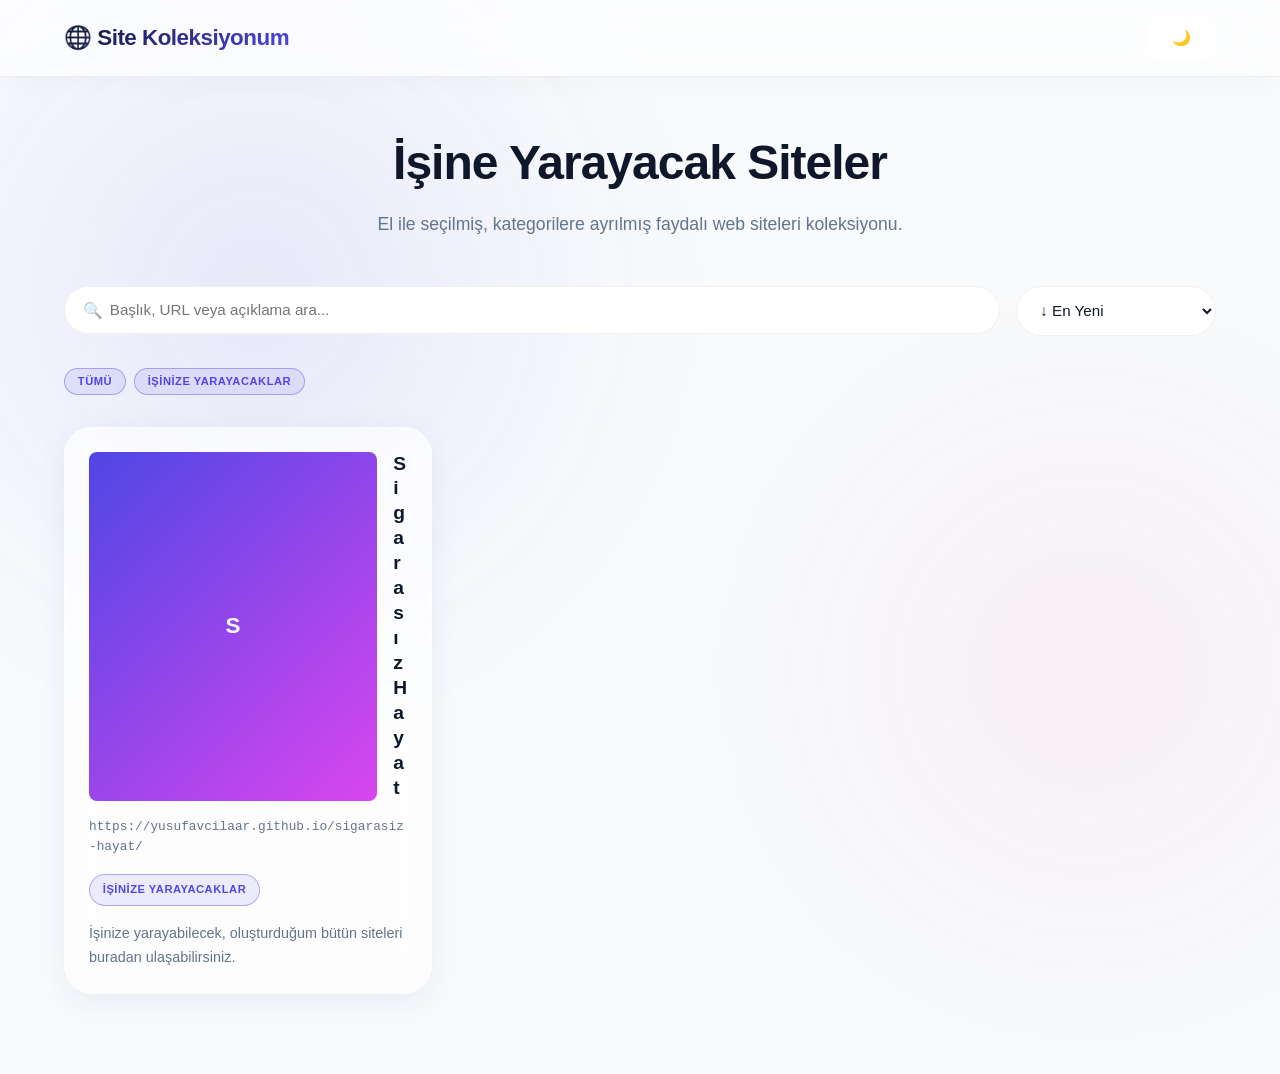
==== commit 6956491e: "Update index.html" ====
--- a/index.html
+++ b/index.html
@@ -4,9 +4,10 @@
 <link rel="shortcut icon" type="image/x-icon" href="favicon.ico">
 <meta charset="UTF-8">
 <meta name="viewport" content="width=device-width, initial-scale=1.0">
+<!-- CSP GÜNCELLENDİ: Fontlar ve Faviconlar için tam izin -->
 <meta http-equiv="Content-Security-Policy" content="default-src 'self'; script-src 'self'; style-src 'self' 'unsafe-inline' https://fonts.googleapis.com; font-src 'self' https://fonts.gstatic.com; img-src 'self' https: data:; connect-src 'self';">
 <title>Site Koleksiyonum</title>
-<link rel="stylesheet" href="style.css?v=99">
+<link rel="stylesheet" href="style.css?v=2026">
 </head>
 <body>
 <header>
@@ -40,6 +41,6 @@
 </main>
 
 <div class="toast-container" id="toastContainer"></div>
-<script src="public.js?v=99"></script>
+<script src="public.js?v=2026"></script>
 </body>
 </html>
--- a/style.css
+++ b/style.css
@@ -1,80 +1,99 @@
 @import url('https://fonts.googleapis.com/css2?family=Outfit:wght@300;400;500;600;700;800&display=swap');
 
 /* ============================================
-   DESIGN TOKENS
+   NEON & GLASSMORPHISM TASARIM SİSTEMİ
    ============================================ */
 :root {
-  --bg: #f8fafc;
-  --surface: rgba(255, 255, 255, 0.65);
-  --surface-hover: rgba(255, 255, 255, 0.95);
+  --bg-base: #f8fafc;
+  --bg-mesh-1: rgba(79, 70, 229, 0.2); /* Aurora Mor */
+  --bg-mesh-2: rgba(236, 72, 153, 0.15); /* Aurora Pembe */
+  
+  --surface-glass: rgba(255, 255, 255, 0.65);
+  --surface-solid: #ffffff;
+  --surface-hover: rgba(255, 255, 255, 0.9);
+  
   --text-main: #0f172a;
   --text-muted: #64748b;
   
   --primary: #4f46e5;
-  --primary-glow: rgba(79, 70, 229, 0.25);
+  --primary-hover: #4338ca;
+  --primary-glow: rgba(79, 70, 229, 0.4);
   --primary-soft: rgba(79, 70, 229, 0.1);
   
   --danger: #ef4444;
-  --danger-glow: rgba(239, 68, 68, 0.3);
-  --success: #10b981;
-
-  --border: rgba(15, 23, 42, 0.08);
-  --border-strong: rgba(15, 23, 42, 0.15);
+  --danger-glow: rgba(239, 68, 68, 0.4);
+  
+  --border: rgba(0, 0, 0, 0.06);
+  --border-highlight: rgba(255, 255, 255, 0.5);
   
   --shadow-sm: 0 4px 6px -1px rgba(0, 0, 0, 0.05);
-  --shadow-lg: 0 20px 40px -10px rgba(0, 0, 0, 0.1);
-  
-  --radius-sm: 8px;
-  --radius-md: 12px;
-  --radius-xl: 24px;
+  --shadow-glass: 0 8px 32px 0 rgba(31, 38, 135, 0.07);
+  --shadow-neon: 0 10px 30px -10px var(--primary-glow);
+  
+  --radius-md: 16px;
+  --radius-xl: 28px;
   --radius-full: 999px;
   
-  --ease-out: cubic-bezier(0.16, 1, 0.3, 1);
+  --transition: all 0.4s cubic-bezier(0.16, 1, 0.3, 1);
 }
 
 body.dark {
-  --bg: #050505;
-  --surface: rgba(20, 20, 25, 0.7);
-  --surface-hover: rgba(30, 30, 40, 0.95);
+  --bg-base: #020204;
+  --bg-mesh-1: rgba(99, 102, 241, 0.25);
+  --bg-mesh-2: rgba(217, 70, 239, 0.15);
+  
+  --surface-glass: rgba(15, 15, 20, 0.6);
+  --surface-solid: #0f0f13;
+  --surface-hover: rgba(25, 25, 35, 0.9);
+  
   --text-main: #f8fafc;
   --text-muted: #94a3b8;
   
   --primary: #6366f1;
-  --primary-glow: rgba(99, 102, 241, 0.35);
+  --primary-hover: #818cf8;
+  --primary-glow: rgba(99, 102, 241, 0.5);
   --primary-soft: rgba(99, 102, 241, 0.15);
   
   --border: rgba(255, 255, 255, 0.08);
-  --border-strong: rgba(255, 255, 255, 0.15);
-  
-  --shadow-sm: 0 4px 10px rgba(0, 0, 0, 0.5);
-  --shadow-lg: 0 25px 50px -12px rgba(0, 0, 0, 0.8);
-}
-
-/* ============================================
-   RESET & BASE
-   ============================================ */
-*, *::before, *::after { box-sizing: border-box; margin: 0; padding: 0; }
+  --border-highlight: rgba(255, 255, 255, 0.15);
+  
+  --shadow-glass: 0 8px 32px 0 rgba(0, 0, 0, 0.4);
+}
+
+/* ============================================
+   TEMEL AYARLAR & AURORA ARKA PLAN
+   ============================================ */
+* { box-sizing: border-box; margin: 0; padding: 0; }
 html { scroll-behavior: smooth; }
 
 body {
-  font-family: 'Outfit', system-ui, sans-serif;
-  background-color: var(--bg);
+  font-family: 'Outfit', sans-serif;
+  background-color: var(--bg-base);
   color: var(--text-main);
   min-height: 100vh;
   line-height: 1.6;
-  transition: background 0.4s ease, color 0.4s ease;
+  transition: background-color 0.5s ease, color 0.5s ease;
   overflow-x: hidden;
 }
 
-/* Aurora Arka Plan */
+/* Hareketli Aurora Işıkları */
+body::before, body::after {
+  content: ''; position: fixed; z-index: -1; border-radius: 50%;
+  filter: blur(100px); pointer-events: none; opacity: 0.6;
+  animation: float 20s infinite alternate ease-in-out;
+}
 body::before {
-  content: ''; position: fixed; top: -20%; left: -10%; width: 60vw; height: 60vw;
-  background: radial-gradient(circle, var(--primary-glow) 0%, transparent 60%);
-  z-index: -1; animation: pulse 12s infinite alternate ease-in-out; pointer-events: none;
-}
-@keyframes pulse {
-  0% { transform: scale(1) translate(0, 0); opacity: 0.5; }
-  100% { transform: scale(1.3) translate(8%, 8%); opacity: 1; }
+  top: -10%; left: -10%; width: 60vw; height: 60vw;
+  background: radial-gradient(circle, var(--bg-mesh-1) 0%, transparent 70%);
+}
+body::after {
+  bottom: -10%; right: -10%; width: 50vw; height: 50vw;
+  background: radial-gradient(circle, var(--bg-mesh-2) 0%, transparent 70%);
+  animation-delay: -10s;
+}
+@keyframes float {
+  0% { transform: translate(0, 0) scale(1); }
+  100% { transform: translate(10%, 10%) scale(1.2); }
 }
 
 /* ============================================
@@ -82,175 +101,193 @@
    ============================================ */
 header {
   display: flex; justify-content: space-between; align-items: center;
-  padding: 1rem 4rem; background: var(--surface); backdrop-filter: blur(24px);
-  -webkit-backdrop-filter: blur(24px); border-bottom: 1px solid var(--border);
-  position: sticky; top: 0; z-index: 100;
+  padding: 1rem 5%; position: sticky; top: 0; z-index: 100;
+  background: var(--surface-glass);
+  backdrop-filter: blur(20px) saturate(180%);
+  -webkit-backdrop-filter: blur(20px) saturate(180%);
+  border-bottom: 1px solid var(--border);
+  box-shadow: 0 4px 30px rgba(0, 0, 0, 0.03);
 }
 header h1 {
-  font-size: 1.5rem; font-weight: 800;
+  font-size: 1.4rem; font-weight: 800; letter-spacing: -0.5px;
   background: linear-gradient(135deg, var(--text-main), var(--primary));
   -webkit-background-clip: text; -webkit-text-fill-color: transparent;
 }
-.header-actions { display: flex; gap: 0.75rem; align-items: center; }
-main { max-width: 1200px; margin: 0 auto; padding: 3rem 2rem 5rem; }
+.header-actions { display: flex; gap: 1rem; align-items: center; }
+main { max-width: 1200px; margin: 0 auto; padding: 3rem 1.5rem 5rem; }
 
 /* ============================================
    BUTONLAR
    ============================================ */
-button {
-  cursor: pointer; border: none; background: var(--primary); color: white;
-  padding: 0.75rem 1.5rem; border-radius: var(--radius-md); font-weight: 600;
-  font-size: 0.95rem; font-family: inherit; transition: all 0.3s var(--ease-out);
-  box-shadow: 0 4px 14px var(--primary-glow); display: inline-flex;
-  align-items: center; justify-content: center; gap: 0.5rem;
-}
-button:hover { transform: translateY(-2px); box-shadow: 0 8px 25px var(--primary-glow); filter: brightness(1.1); }
-button:active { transform: translateY(0) scale(0.98); }
-button.secondary { background: var(--surface); color: var(--text-main); border: 1px solid var(--border-strong); box-shadow: var(--shadow-sm); }
-button.secondary:hover { background: var(--surface-hover); border-color: var(--primary); }
-button.danger { background: var(--danger); box-shadow: 0 4px 14px var(--danger-glow); }
+button, .btn {
+  cursor: pointer; border: none; border-radius: var(--radius-md);
+  padding: 0.75rem 1.5rem; font-weight: 600; font-size: 0.95rem;
+  font-family: inherit; display: inline-flex; align-items: center; justify-content: center;
+  gap: 0.5rem; transition: var(--transition);
+}
+button.primary {
+  background: var(--primary); color: white;
+  box-shadow: 0 4px 15px var(--primary-glow);
+}
+button.primary:hover {
+  background: var(--primary-hover); transform: translateY(-2px);
+  box-shadow: 0 8px 25px var(--primary-glow);
+}
+button.secondary {
+  background: var(--surface-glass); color: var(--text-main);
+  border: 1px solid var(--border-highlight); backdrop-filter: blur(10px);
+}
+button.secondary:hover { background: var(--surface-hover); transform: translateY(-2px); }
+button.danger { background: var(--danger); color: white; box-shadow: 0 4px 15px var(--danger-glow); }
+button.danger:hover { transform: translateY(-2px); box-shadow: 0 8px 25px var(--danger-glow); }
+button:disabled { opacity: 0.6; cursor: not-allowed; transform: none !important; }
 
 /* ============================================
    FORMLAR & INPUTLAR
    ============================================ */
 input, textarea, select {
-  width: 100%; padding: 0.9rem 1.2rem; border-radius: var(--radius-md);
-  border: 1px solid var(--border-strong); background: var(--surface);
-  color: var(--text-main); font-size: 0.95rem; font-family: inherit;
-  transition: all 0.3s ease;
+  width: 100%; padding: 0.9rem 1.2rem; font-family: inherit; font-size: 0.95rem;
+  background: var(--surface-solid); color: var(--text-main);
+  border: 1px solid var(--border); border-radius: var(--radius-md);
+  transition: var(--transition); outline: none;
 }
 input:focus, textarea:focus, select:focus {
-  outline: none; border-color: var(--primary);
-  box-shadow: 0 0 0 4px var(--primary-soft); background: var(--surface-hover);
-}
-select {
-  appearance: none; cursor: pointer; padding-right: 2.5rem;
-  background-image: url("data:image/svg+xml,%3Csvg xmlns='http://www.w3.org/2000/svg' width='12' height='8' viewBox='0 0 12 8'%3E%3Cpath fill='%2364748b' d='M6 8L0 0h12z'/%3E%3C/svg%3E");
-  background-repeat: no-repeat; background-position: right 1.2rem center;
-}
-
-/* ============================================
-   PREMIUM KARTLAR (SİTE LİSTESİ)
-   ============================================ */
+  border-color: var(--primary); box-shadow: 0 0 0 4px var(--primary-soft);
+  background: var(--surface-hover);
+}
+textarea { resize: vertical; min-height: 100px; }
+
+/* ============================================
+   SİTE LİSTESİ (KARTLAR)
+   ============================================ */
+.hero-title { text-align: center; margin-bottom: 3rem; }
+.hero-title h2 { font-size: clamp(2rem, 4vw, 3rem); font-weight: 800; margin-bottom: 0.5rem; letter-spacing: -1px; }
+.hero-title p { color: var(--text-muted); font-size: 1.1rem; }
+
 .grid { display: grid; grid-template-columns: repeat(auto-fill, minmax(320px, 1fr)); gap: 1.5rem; }
+
 .card {
-  background: var(--surface); border: 1px solid var(--border); border-radius: var(--radius-xl);
-  padding: 1.5rem; display: flex; flex-direction: column; gap: 1rem;
-  box-shadow: var(--shadow-sm); backdrop-filter: blur(20px); -webkit-backdrop-filter: blur(20px);
-  transition: all 0.4s var(--ease-out); position: relative; overflow: hidden;
-}
+  background: var(--surface-glass); border: 1px solid var(--border-highlight);
+  border-radius: var(--radius-xl); padding: 1.5rem;
+  display: flex; flex-direction: column; gap: 1rem;
+  backdrop-filter: blur(24px); -webkit-backdrop-filter: blur(24px);
+  box-shadow: var(--shadow-glass);
+  transition: var(--transition); position: relative; overflow: hidden;
+  animation: fadeUp 0.6s ease backwards;
+}
+@keyframes fadeUp { from { opacity: 0; transform: translateY(20px); } to { opacity: 1; transform: translateY(0); } }
+
 .card:hover {
-  transform: translateY(-5px); background: var(--surface-hover);
-  border-color: transparent; box-shadow: var(--shadow-lg), 0 0 0 1px var(--primary), 0 0 20px var(--primary-glow);
-}
-.card::before {
-  content: ''; position: absolute; top: 0; left: 0; right: 0; height: 3px;
-  background: linear-gradient(90deg, var(--primary), #ec4899, var(--primary));
-  opacity: 0; transition: opacity 0.3s;
-}
-.card:hover::before { opacity: 1; }
+  transform: translateY(-5px) scale(1.01);
+  box-shadow: var(--shadow-glass), 0 0 20px var(--primary-soft);
+  border-color: var(--primary-glow);
+}
 
 .card-header { display: flex; align-items: center; gap: 1rem; }
-.favicon {
-  width: 48px; height: 48px; border-radius: var(--radius-md);
-  background: var(--surface-hover); padding: 4px; object-fit: contain;
-  box-shadow: var(--shadow-sm); transition: transform 0.3s;
-}
-.card:hover .favicon { transform: scale(1.1) rotate(-5deg); }
-
-/* Favicon Yüklenemezse Çıkacak Harf */
+
+/* FAVICON STİLLERİ */
+.favicon-container {
+  width: 52px; height: 52px; border-radius: var(--radius-md);
+  background: var(--surface-solid); padding: 6px; flex-shrink: 0;
+  box-shadow: var(--shadow-sm); border: 1px solid var(--border);
+  display: flex; align-items: center; justify-content: center;
+  transition: var(--transition);
+}
+.card:hover .favicon-container { transform: scale(1.1) rotate(-5deg); border-color: var(--primary); }
+.favicon-container img { width: 100%; height: 100%; object-fit: contain; }
+
 .favicon-fallback {
-  width: 48px; height: 48px; border-radius: var(--radius-md);
-  background: linear-gradient(135deg, var(--primary), #ec4899); color: white;
+  width: 100%; height: 100%; border-radius: 8px;
+  background: linear-gradient(135deg, var(--primary), #d946ef); color: white;
   display: flex; align-items: center; justify-content: center;
-  font-weight: 800; font-size: 1.2rem; flex-shrink: 0;
-}
-
-.card h3 { font-size: 1.15rem; font-weight: 700; flex: 1; word-break: break-word; }
-.card a { color: var(--text-main); text-decoration: none; }
+  font-weight: 800; font-size: 1.4rem;
+}
+
+.card h3 { font-size: 1.2rem; font-weight: 700; line-height: 1.3; flex: 1; word-break: break-word; }
+.card a { color: var(--text-main); text-decoration: none; transition: color 0.2s; }
 .card a:hover { color: var(--primary); }
-.url { font-size: 0.8rem; color: var(--text-muted); word-break: break-all; font-family: monospace; }
-.url::before { content: '🔗'; margin-right: 0.4rem; opacity: 0.5; }
+.url { font-size: 0.8rem; color: var(--text-muted); font-family: monospace; word-break: break-all; }
 .badge {
   align-self: flex-start; background: var(--primary-soft); color: var(--primary);
-  font-size: 0.7rem; font-weight: 700; padding: 0.3rem 0.8rem;
-  border-radius: var(--radius-full); border: 1px solid var(--primary); text-transform: uppercase;
+  font-size: 0.7rem; font-weight: 700; padding: 0.4rem 0.8rem;
+  border-radius: var(--radius-full); border: 1px solid var(--primary-glow);
+  text-transform: uppercase; letter-spacing: 0.5px;
 }
 .desc { font-size: 0.9rem; color: var(--text-muted); flex-grow: 1; display: -webkit-box; -webkit-line-clamp: 3; -webkit-box-orient: vertical; overflow: hidden; }
 
 /* ============================================
-   TOOLBAR / ARAMA
+   ADMIN PANELİ & İSTATİSTİK
+   ============================================ */
+.stats-grid { display: grid; grid-template-columns: repeat(auto-fit, minmax(180px, 1fr)); gap: 1rem; margin-bottom: 2rem; }
+.stat-card {
+  background: var(--surface-glass); backdrop-filter: blur(20px);
+  border: 1px solid var(--border-highlight); padding: 1.5rem;
+  border-radius: var(--radius-xl); box-shadow: var(--shadow-sm); text-align: center;
+}
+.stat-card strong { display: block; font-size: 2rem; font-weight: 800; color: var(--primary); margin-bottom: 0.2rem; }
+.stat-card span { font-size: 0.75rem; text-transform: uppercase; font-weight: 700; letter-spacing: 1px; color: var(--text-muted); }
+
+/* Login Kutusu */
+.login-box {
+  max-width: 420px; margin: 4rem auto; background: var(--surface-glass);
+  backdrop-filter: blur(24px); padding: 3rem 2rem; border-radius: var(--radius-xl);
+  border: 1px solid var(--border-highlight); box-shadow: var(--shadow-glass); text-align: center;
+}
+.login-box h2 { font-size: 1.8rem; margin-bottom: 0.5rem; font-weight: 800; }
+.login-box p { color: var(--text-muted); margin-bottom: 1.5rem; font-size: 0.95rem; }
+.login-box input { text-align: center; font-family: monospace; font-size: 1.1rem; letter-spacing: 1px; }
+
+/* Admin Form */
+.admin-form {
+  background: var(--surface-glass); backdrop-filter: blur(20px);
+  padding: 2rem; border-radius: var(--radius-xl); border: 1px solid var(--border-highlight);
+  display: grid; grid-template-columns: 1fr 1fr; gap: 1rem; margin-bottom: 2rem;
+}
+.admin-form textarea { grid-column: 1 / -1; }
+.admin-form .form-actions { grid-column: 1 / -1; display: flex; gap: 1rem; }
+
+/* ============================================
+   MODAL (SİLME ONAYI)
+   ============================================ */
+.modal-overlay {
+  position: fixed; inset: 0; z-index: 9999;
+  background: rgba(0, 0, 0, 0.4); backdrop-filter: blur(8px);
+  display: flex; align-items: center; justify-content: center;
+  opacity: 0; pointer-events: none; transition: opacity 0.3s ease;
+}
+.modal-overlay.active { opacity: 1; pointer-events: auto; }
+.modal-box {
+  background: var(--surface-solid); padding: 2.5rem 2rem;
+  border-radius: var(--radius-xl); max-width: 400px; width: 90%;
+  text-align: center; border: 1px solid var(--border-highlight);
+  box-shadow: 0 25px 50px -12px rgba(0, 0, 0, 0.5);
+  transform: scale(0.95); transition: transform 0.3s cubic-bezier(0.34, 1.56, 0.64, 1);
+}
+.modal-overlay.active .modal-box { transform: scale(1); }
+.modal-box h3 { font-size: 1.4rem; margin-bottom: 0.5rem; }
+.modal-box p { color: var(--text-muted); margin-bottom: 1.5rem; font-size: 0.95rem; }
+.modal-actions { display: flex; gap: 1rem; }
+.modal-actions button { flex: 1; }
+
+/* ============================================
+   ARAMA & FİLTRE & DİĞER
    ============================================ */
 .toolbar { display: flex; gap: 1rem; margin-bottom: 2rem; flex-wrap: wrap; }
-.search-wrapper { position: relative; flex: 1; min-width: 260px; }
+.search-wrapper { position: relative; flex: 1; min-width: 250px; }
 .search-wrapper input { padding-left: 2.8rem; border-radius: var(--radius-full); }
 .search-wrapper::before { content: '🔍'; position: absolute; left: 1.2rem; top: 50%; transform: translateY(-50%); opacity: 0.5; }
 .toolbar select { max-width: 200px; border-radius: var(--radius-full); }
 
-/* ============================================
-   ADMIN & LOGIN
-   ============================================ */
-.hero-title { text-align: center; margin-bottom: 2rem; }
-.hero-title h2 { font-size: 2.5rem; font-weight: 800; letter-spacing: -1px; }
-.hero-title p { color: var(--text-muted); }
-
-.login-box {
-  max-width: 400px; margin: 4rem auto; background: var(--surface);
-  padding: 2.5rem; border-radius: var(--radius-xl); border: 1px solid var(--border);
-  box-shadow: var(--shadow-lg); backdrop-filter: blur(24px); text-align: center;
-}
-.login-box h2 { margin-bottom: 1rem; font-size: 1.5rem; }
-.login-box input { text-align: center; margin-bottom: 1rem; font-family: monospace; }
-
-/* Admin İstatistikler */
-.stats-grid { display: grid; grid-template-columns: repeat(auto-fit, minmax(150px, 1fr)); gap: 1rem; margin-bottom: 2rem; }
-.stat-card {
-  background: var(--surface); padding: 1.25rem; border-radius: var(--radius-md);
-  border: 1px solid var(--border); text-align: center; box-shadow: var(--shadow-sm);
-}
-.stat-card strong { display: block; font-size: 1.8rem; font-weight: 800; color: var(--primary); }
-.stat-card span { font-size: 0.75rem; color: var(--text-muted); text-transform: uppercase; font-weight: 600; }
-
-/* Admin Form */
-.admin-form {
-  display: grid; grid-template-columns: 1fr 1fr; gap: 1rem;
-  background: var(--surface); padding: 2rem; border-radius: var(--radius-xl);
-  border: 1px solid var(--border); box-shadow: var(--shadow-lg); margin-bottom: 2rem;
-}
-.admin-form textarea { grid-column: 1 / -1; min-height: 80px; }
-.admin-form .actions { grid-column: 1 / -1; display: flex; gap: 1rem; }
-
-/* ============================================
-   MODAL (SİLME ONAYI)
-   ============================================ */
-.modal-overlay {
-  position: fixed; inset: 0; background: rgba(0, 0, 0, 0.4);
-  backdrop-filter: blur(8px); z-index: 9999;
-  display: flex; align-items: center; justify-content: center;
-}
-.modal-overlay[hidden] { display: none; }
-.modal-box {
-  background: var(--surface-hover); padding: 2.5rem 2rem; border-radius: var(--radius-xl);
-  max-width: 400px; width: 90%; text-align: center; border: 1px solid var(--border-strong);
-  box-shadow: var(--shadow-lg); animation: popIn 0.3s var(--ease-out);
-}
-@keyframes popIn { from { opacity: 0; transform: scale(0.9); } to { opacity: 1; transform: scale(1); } }
-.modal-box h3 { font-size: 1.3rem; margin-bottom: 0.5rem; }
-.modal-box p { color: var(--text-muted); margin-bottom: 1.5rem; font-size: 0.95rem; }
-.modal-actions { display: flex; gap: 1rem; }
-.modal-actions button { flex: 1; }
-
-/* ============================================
-   DİĞER
-   ============================================ */
-.toast-container { position: fixed; bottom: 1.5rem; left: 50%; transform: translateX(-50%); z-index: 10000; display: flex; flex-direction: column; gap: 0.5rem; }
-.toast { background: var(--text-main); color: var(--bg); padding: 0.8rem 1.5rem; border-radius: var(--radius-full); font-weight: 600; box-shadow: var(--shadow-lg); animation: slideUp 0.3s ease; }
-.toast.error { background: var(--danger); color: white; }
+.toast-container { position: fixed; bottom: 2rem; left: 50%; transform: translateX(-50%); z-index: 10000; display: flex; flex-direction: column; gap: 0.5rem; }
+.toast {
+  background: var(--text-main); color: var(--bg-base); padding: 0.8rem 1.5rem;
+  border-radius: var(--radius-full); font-weight: 600; box-shadow: var(--shadow-lg);
+  animation: slideUp 0.3s ease;
+}
 @keyframes slideUp { from { opacity: 0; transform: translateY(20px); } to { opacity: 1; transform: translateY(0); } }
 
 @media (max-width: 768px) {
   header { padding: 1rem; }
-  main { padding: 1.5rem 1rem; }
   .admin-form { grid-template-columns: 1fr; }
   .toolbar { flex-direction: column; }
   .toolbar select { max-width: 100%; }
